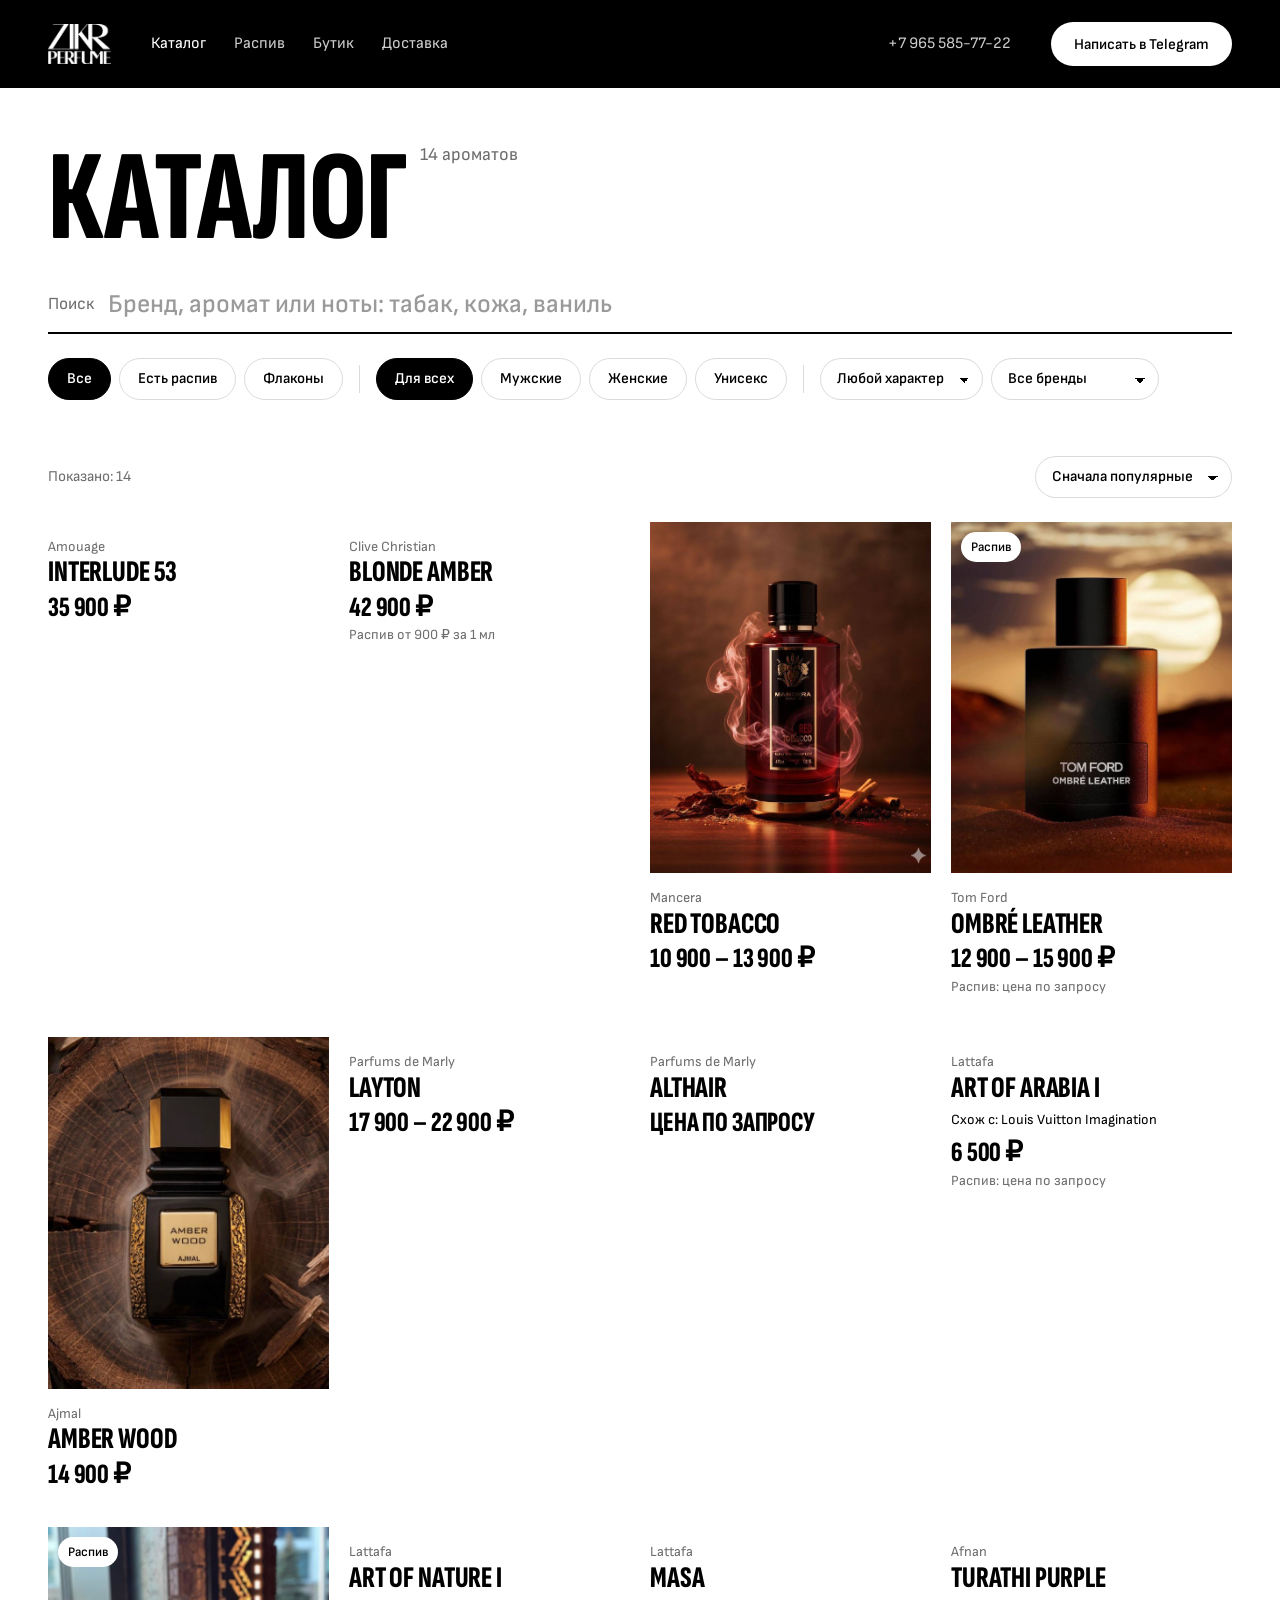
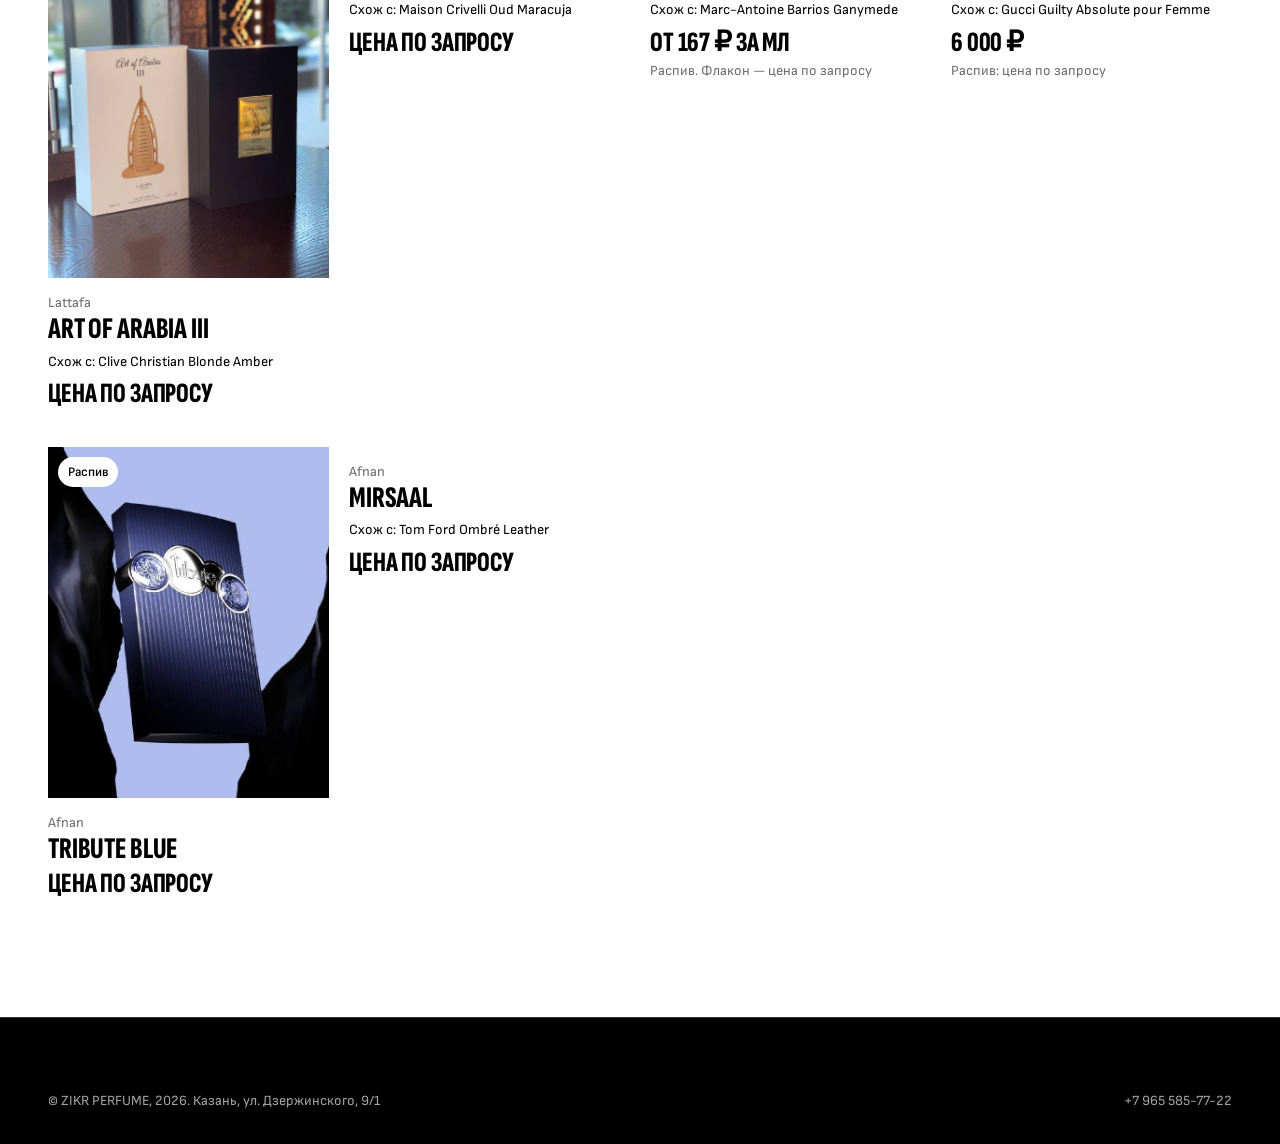
==== catalog.html @ 26074071 "Макет сайта ZIKR PERFUME: главная и каталог Co-Authored-By: Claude Opus 5.5 <noreply@anthropic.com>" ====
<!doctype html>
<html lang="ru">
<head>
<meta charset="utf-8">
<meta name="viewport" content="width=device-width, initial-scale=1">
<meta name="robots" content="noindex, nofollow">
<title>Каталог — ZIKR PERFUME</title>
<link rel="preconnect" href="https://fonts.googleapis.com">
<link rel="preconnect" href="https://fonts.gstatic.com" crossorigin>
<link href="https://fonts.googleapis.com/css2?family=Sofia+Sans+Extra+Condensed:wght@700;800&family=Sofia+Sans:wght@400;500;600&display=swap" rel="stylesheet">
<link rel="stylesheet" href="styles.css">
</head>
<body>

<header class="header header--solid">
  <div class="wrap">
    <a class="logo" href="index.html"><img src="img/logo-white.png" alt="ZIKR PERFUME"></a>
    <nav class="nav" aria-label="Разделы">
      <a href="catalog.html" aria-current="page">Каталог</a>
      <a href="catalog.html?f=decant">Распив</a>
      <a href="index.html#boutique">Бутик</a>
      <a href="index.html#delivery">Доставка</a>
    </nav>
    <a class="header-phone" href="tel:+79655857722">+7 965 585-77-22</a>
    <a class="btn btn-white" href="https://t.me/yuzeevv" target="_blank" rel="noopener">Написать в Telegram</a>
  </div>
</header>

<main>
  <section class="cat-head">
    <div class="wrap">
      <h1 class="display">Каталог<span class="cat-count"><span id="total"></span> ароматов</span></h1>

      <label class="search">
        <span class="mute" aria-hidden="true">Поиск</span>
        <input id="q" type="search" placeholder="Бренд, аромат или ноты: табак, кожа, ваниль" autocomplete="off">
      </label>

      <div class="filters">
        <button class="chip" type="button" data-format="all">Все</button>
        <button class="chip" type="button" data-format="decant">Есть распив</button>
        <button class="chip" type="button" data-format="full">Флаконы</button>
        <span class="sep" aria-hidden="true"></span>
        <button class="chip" type="button" data-gender="all">Для всех</button>
        <button class="chip" type="button" data-gender="Мужской">Мужские</button>
        <button class="chip" type="button" data-gender="Женский">Женские</button>
        <button class="chip" type="button" data-gender="Унисекс">Унисекс</button>
        <span class="sep" aria-hidden="true"></span>
        <select class="select" id="f-family" aria-label="Характер"><option value="all">Любой характер</option></select>
        <select class="select" id="f-brand" aria-label="Бренд"><option value="all">Все бренды</option></select>
      </div>
    </div>
  </section>

  <section class="cat-body">
    <div class="wrap">
      <div class="cat-meta">
        <span>Показано: <span id="shown"></span></span>
        <select class="select" id="f-sort" aria-label="Сортировка">
          <option value="default">Сначала популярные</option>
          <option value="asc">Сначала дешевле</option>
          <option value="desc">Сначала дороже</option>
        </select>
      </div>
      <div class="grid" id="catalog"></div>
      <div class="empty" id="empty" hidden>
        <p class="display">Такого пока нет в каталоге</p>
        <p class="mute" style="margin-top:12px">Напишите, какой аромат ищете. Многое привозим под заказ.</p>
        <a class="btn btn-black" id="empty-tg" target="_blank" rel="noopener">Написать в Telegram</a>
      </div>
    </div>
  </section>
</main>

<footer class="footer dark">
  <div class="wrap">
    <div class="footer-bottom" style="margin-top:0">
      <span>© ZIKR PERFUME, 2026. Казань, ул. Дзержинского, 9/1</span>
      <a href="tel:+79655857722">+7 965 585-77-22</a>
    </div>
  </div>
</footer>

<div class="mbar">
  <a class="btn btn-white" href="https://t.me/yuzeevv" target="_blank" rel="noopener">Telegram</a>
  <a class="btn btn-outline" style="color:#fff" href="https://wa.me/79655857722" target="_blank" rel="noopener">WhatsApp</a>
</div>

<dialog class="modal" id="modal" aria-label="Карточка аромата">
  <button class="modal-close" type="button" aria-label="Закрыть">×</button>
  <div class="modal-inner"></div>
</dialog>

<script src="data.js"></script>
<script src="app.js"></script>
</body>
</html>
---- styles.css ----
/* ZIKR PERFUME — макет. Чёрное и белое, как вывеска бутика. Цвет дают только фото ароматов. */
:root {
  --black: #000;
  --white: #fff;
  --paper: #F1F1EF;
  --stone: #E4E3DF;
  --mute: #6E6E6E;
  --mute-on-dark: #A3A3A3;
  --line: rgba(0, 0, 0, .14);
  --line-on-dark: rgba(255, 255, 255, .2);
  --display: "Sofia Sans Extra Condensed", "Arial Narrow", sans-serif;
  --text: "Sofia Sans", system-ui, sans-serif;
  --gutter: clamp(16px, 4vw, 48px);
}

* { box-sizing: border-box; margin: 0; padding: 0; }
html { -webkit-text-size-adjust: 100%; }
body {
  font: 400 17px/1.55 var(--text);
  color: var(--black);
  background: var(--white);
  -webkit-font-smoothing: antialiased;
}
img { display: block; max-width: 100%; }
a { color: inherit; }
button { font: inherit; color: inherit; }
:focus-visible { outline: 2px solid currentColor; outline-offset: 3px; }
body.is-locked { overflow: hidden; }

.wrap { max-width: 1360px; margin: 0 auto; padding: 0 var(--gutter); }
.dark { background: var(--black); color: var(--white); }
.paper { background: var(--paper); }
.section { padding: clamp(72px, 10vw, 136px) 0; }

/* ---------- типографика ---------- */
.display {
  font-family: var(--display);
  font-weight: 800;
  text-transform: uppercase;
  line-height: .88;
  letter-spacing: -.005em;
}
.h2 { font-size: clamp(48px, 7vw, 104px); }
.lead { font-size: clamp(17px, 1.5vw, 20px); line-height: 1.5; max-width: 34em; }
.dark .lead { color: #C9C9C9; }
.mute { color: var(--mute); }
.dark .mute { color: var(--mute-on-dark); }
.struck { text-decoration: line-through; text-decoration-thickness: 1.5px; }

/* ---------- кнопки ---------- */
.btn {
  display: inline-flex; align-items: center; justify-content: center; gap: 10px;
  height: 52px; padding: 0 28px; border-radius: 999px;
  font: 600 16px/1 var(--text); text-decoration: none; cursor: pointer;
  border: 1.5px solid transparent; transition: background .15s, color .15s, border-color .15s;
  white-space: nowrap;
}
.btn-white { background: var(--white); color: var(--black); }
.btn-white:hover { background: #DADADA; }
.btn-black { background: var(--black); color: var(--white); }
.btn-black:hover { background: #2A2A2A; }
.btn-outline { border-color: currentColor; background: transparent; }
.btn-outline:hover { background: rgba(127, 127, 127, .14); }
.btn-row { display: flex; flex-wrap: wrap; gap: 12px; }

/* ---------- шапка ---------- */
.header { position: absolute; inset: 0 0 auto; z-index: 20; color: var(--white); }
.header--solid { position: relative; background: var(--black); }
.header .wrap { display: flex; align-items: center; gap: 40px; height: 88px; }
.header .logo img { height: 40px; width: auto; }
.nav { display: flex; gap: 28px; font-size: 16px; margin-right: auto; }
.nav a { text-decoration: none; opacity: .8; }
.nav a:hover, .nav a[aria-current] { opacity: 1; }
.header-phone { font-size: 16px; text-decoration: none; opacity: .8; }
.header .btn { height: 44px; padding: 0 22px; font-size: 15px; }

/* ---------- первый экран ---------- */
.hero { min-height: 100svh; padding: 120px 0 56px; display: flex; }
.hero .wrap { display: grid; grid-template-columns: 1.1fr .9fr; gap: clamp(24px, 4vw, 64px); align-items: end; width: 100%; }
.hero h1 { font-size: clamp(64px, 8.4vw, 148px); }
.hero .lead { margin-top: 28px; }
.hero .btn-row { margin-top: 36px; }
.hero-photo { position: relative; align-self: stretch; min-height: 520px; }
.hero-photo img { position: absolute; inset: 0; width: 100%; height: 100%; object-fit: cover; }
.hero-caption { position: absolute; right: 14px; top: 14px; font-size: 14px; color: var(--white); background: rgba(0,0,0,.55); padding: 6px 12px; border-radius: 999px; text-decoration: none; }
.hero-caption:hover { background: rgba(0,0,0,.8); }

.sticker {
  position: absolute; left: -48px; bottom: 32px; width: 300px;
  background: var(--white); color: var(--black); padding: 20px 22px 22px;
}
.sticker-label { font-size: 14px; color: var(--mute); }
.sticker-name { font-size: 34px; margin-top: 6px; }
.sticker-conc { font-size: 14px; color: var(--mute); margin-top: 4px; }
.sticker-price { font-size: 56px; margin-top: 14px; }
.sticker a { display: inline-block; margin-top: 14px; font-weight: 600; }

/* ---------- бегущая строка ---------- */
.ticker { overflow: hidden; border-bottom: 1px solid var(--line); background: var(--white); }
.ticker-track { display: flex; width: max-content; animation: ticker 40s linear infinite; }
.ticker-track span {
  font: 800 clamp(28px, 3vw, 40px)/1 var(--display); text-transform: uppercase;
  padding: 22px 0; white-space: nowrap;
}
.ticker-track span::after { content: "•"; margin: 0 .6em; }
@keyframes ticker { to { transform: translateX(-50%); } }

.sticker-price, .card-price .display, .m-price .display, .decant-price .display { white-space: nowrap; }

/* ---------- распив ---------- */
.split { display: grid; grid-template-columns: 1fr 1fr; gap: clamp(32px, 6vw, 96px); align-items: center; }
.split-photo { aspect-ratio: 4 / 5; overflow: hidden; background: var(--stone); }
.split-photo img { width: 100%; height: 100%; object-fit: cover; }
.split .lead { margin-top: 24px; }

.decant { margin-top: 40px; border-top: 1px solid var(--line-on-dark); padding-top: 28px; }
.decant-title { font-size: 15px; color: var(--mute-on-dark); }
.decant-name { font-size: 32px; margin-top: 4px; }
.chips { display: flex; flex-wrap: wrap; gap: 8px; margin-top: 18px; }
.chip {
  height: 42px; padding: 0 18px; border-radius: 999px; cursor: pointer;
  border: 1.5px solid var(--line); background: transparent; font-size: 15px; font-weight: 600;
}
.dark .chip { border-color: var(--line-on-dark); }
.chip:hover { border-color: currentColor; }
.chip[aria-pressed="true"] { background: var(--black); color: var(--white); border-color: var(--black); }
.dark .chip[aria-pressed="true"] { background: var(--white); color: var(--black); border-color: var(--white); }
.chip small { font-weight: 400; opacity: .65; margin-left: 4px; }
.decant-price { display: flex; align-items: baseline; gap: 16px; margin-top: 22px; flex-wrap: wrap; }
.decant-price .display { font-size: clamp(56px, 6vw, 88px); }
.decant-note { margin-top: 28px; }

/* ---------- карточки ---------- */
.row-head { display: flex; justify-content: space-between; align-items: end; gap: 24px; flex-wrap: wrap; margin-bottom: 40px; }
.row-head a { font-weight: 600; }
.grid { display: grid; grid-template-columns: repeat(4, 1fr); gap: 40px 20px; }

.card {
  display: flex; flex-direction: column; text-align: left;
  background: none; border: 0; padding: 0; cursor: pointer;
}
.card-img { position: relative; aspect-ratio: 4 / 5; overflow: hidden; background: var(--stone); }
.card-img img { width: 100%; height: 100%; object-fit: cover; transition: transform .5s cubic-bezier(.2, .7, .2, 1); }
.card:hover .card-img img { transform: scale(1.035); }
.card-badges { position: absolute; left: 10px; top: 10px; display: flex; gap: 6px; }
.badge { background: var(--white); color: var(--black); font-size: 13px; font-weight: 600; padding: 5px 10px; border-radius: 999px; }
.badge--dark { background: var(--black); color: var(--white); }
.card-brand { margin-top: 14px; font-size: 14px; color: var(--mute); }
.card-name { font-size: 30px; margin-top: 2px; }
.card-similar { font-size: 14px; margin-top: 8px; }
.card-price { display: flex; align-items: baseline; gap: 10px; flex-wrap: wrap; margin-top: 10px; }
.card-price .display { font-size: 28px; }
.card-decant { font-size: 14px; margin-top: 4px; color: var(--mute); }

/* заглушка вместо фото: заказчик переснимет все ароматы */
.ph {
  position: absolute; inset: 0; display: grid; place-content: center; text-align: center; gap: 10px;
  background: var(--stone); color: #9A9893;
}
.ph b { font: 800 clamp(30px, 3vw, 44px)/.9 var(--display); text-transform: uppercase; padding: 0 16px; }
.ph span { font-size: 13px; }

/* ---------- гарантии ---------- */
.trust { display: grid; grid-template-columns: repeat(3, 1fr); gap: clamp(24px, 4vw, 56px); margin-top: 56px; }
.trust > div { border-top: 2px solid var(--black); padding-top: 22px; }
.trust h3 { font-size: clamp(30px, 2.8vw, 40px); }
.trust p { margin-top: 14px; color: #3A3A3A; }

/* ---------- лайфхак ---------- */
.hack p.display { font-size: clamp(48px, 7vw, 112px); max-width: 19ch; }
.hack .btn-row { margin-top: 40px; }

/* ---------- бутик ---------- */
.place h2 { font-size: clamp(56px, 8vw, 128px); }
.place-facts { display: grid; grid-template-columns: auto 1fr; gap: 10px 28px; margin-top: 32px; font-size: 17px; }
.place-facts dt { color: var(--mute); }
.place .btn-row { margin-top: 36px; }
.map { margin-top: clamp(48px, 6vw, 80px); height: 380px; background: var(--stone); filter: grayscale(1); }
.map iframe { width: 100%; height: 100%; border: 0; display: block; }

/* ---------- доставка и отзывы ---------- */
.cols-2 { display: grid; grid-template-columns: 1fr 1fr; gap: clamp(24px, 4vw, 56px); margin-top: 48px; }
.cols-2 > div { border-top: 2px solid var(--black); padding-top: 22px; }
.cols-2 h3 { font-size: 36px; }
.cols-2 ul { list-style: none; margin-top: 14px; }
.cols-2 li { padding: 10px 0; border-bottom: 1px solid var(--line); display: flex; justify-content: space-between; gap: 16px; }

.reviews { display: grid; grid-template-columns: repeat(3, 1fr); gap: 20px; margin-top: 48px; }
.review-ph {
  aspect-ratio: 9 / 14; border: 1.5px dashed #B9B8B3; display: grid; place-content: center;
  text-align: center; color: var(--mute); font-size: 15px; padding: 24px;
}

/* ---------- скидка ---------- */
.promo .wrap { display: flex; justify-content: space-between; align-items: end; gap: 32px; flex-wrap: wrap; }
.promo .display { font-size: clamp(64px, 10vw, 168px); }
.promo p { max-width: 26em; margin-bottom: 18px; color: #C9C9C9; }

/* ---------- подвал ---------- */
.footer { padding: 72px 0 32px; border-top: 1px solid var(--line-on-dark); }
.footer-grid { display: grid; grid-template-columns: 1.4fr 1fr 1fr 1fr; gap: 32px; }
.footer img { height: 48px; width: auto; }
.footer h4 { font-size: 14px; font-weight: 400; color: var(--mute-on-dark); margin-bottom: 12px; }
.footer ul { list-style: none; display: grid; gap: 8px; }
.footer a { text-decoration: none; }
.footer a:hover { text-decoration: underline; }
.footer-bottom { display: flex; justify-content: space-between; gap: 16px; flex-wrap: wrap; margin-top: 64px; font-size: 14px; color: var(--mute-on-dark); }

/* ---------- каталог ---------- */
.cat-head { padding: 56px 0 32px; }
.cat-head h1 { font-size: clamp(72px, 10vw, 160px); }
.cat-count { font: 400 18px var(--text); color: var(--mute); margin-left: 12px; text-transform: none; vertical-align: top; letter-spacing: 0; }
.search {
  display: flex; align-items: center; gap: 14px; margin-top: 32px;
  border-bottom: 2px solid var(--black); padding-bottom: 12px;
}
.search input {
  flex: 1; border: 0; outline: 0; background: transparent;
  font: 500 clamp(20px, 2vw, 26px) var(--text); color: var(--black);
}
.search input::placeholder { color: #9A9A9A; }
.filters { display: flex; flex-wrap: wrap; gap: 8px 8px; align-items: center; margin-top: 24px; }
.filters .sep { width: 1px; height: 28px; background: var(--line); margin: 0 8px; }
.select {
  height: 42px; padding: 0 38px 0 16px; border-radius: 999px; border: 1.5px solid var(--line);
  font: 600 15px var(--text); background: transparent; cursor: pointer; appearance: none;
  background-image: linear-gradient(45deg, transparent 50%, currentColor 50%), linear-gradient(135deg, currentColor 50%, transparent 50%);
  background-position: right 18px top 19px, right 13px top 19px; background-size: 5px 5px; background-repeat: no-repeat;
}
.cat-body { padding: 24px 0 120px; }
.cat-meta { display: flex; justify-content: space-between; align-items: center; margin-bottom: 24px; color: var(--mute); font-size: 15px; }
.empty { padding: 80px 0; max-width: 32em; }
.empty p.display { font-size: 48px; }
.empty .btn { margin-top: 24px; }

/* ---------- карточка аромата (модалка) ---------- */
.modal {
  margin: auto; border: 0; padding: 0; width: min(1120px, calc(100% - 32px)); max-height: calc(100svh - 48px);
  background: var(--white); color: var(--black);
}
.modal::backdrop { background: rgba(0, 0, 0, .72); }
.modal-inner { display: grid; grid-template-columns: 1fr 1fr; }
.modal-img { position: relative; background: var(--stone); min-height: 560px; }
.modal-img img { position: absolute; inset: 0; width: 100%; height: 100%; object-fit: cover; }
.modal-body { padding: 40px 44px 44px; overflow-y: auto; max-height: calc(100svh - 48px); }
.modal-close {
  position: absolute; right: 14px; top: 14px; z-index: 2; width: 44px; height: 44px; border-radius: 50%;
  border: 0; background: var(--white); cursor: pointer; font-size: 22px; line-height: 1;
}
.m-brand { color: var(--mute); }
.m-name { font-size: clamp(48px, 5vw, 72px); margin-top: 4px; }
.m-similar { margin-top: 12px; }
.m-line { margin-top: 16px; font-size: 18px; }
.m-price { display: flex; align-items: baseline; gap: 14px; flex-wrap: wrap; margin-top: 22px; }
.m-price .display { font-size: clamp(56px, 5vw, 76px); }
.m-avail { margin-top: 10px; font-size: 15px; display: flex; align-items: center; gap: 8px; }
.m-avail::before { content: ""; width: 8px; height: 8px; border-radius: 50%; background: var(--black); }
.m-actions { display: flex; flex-wrap: wrap; gap: 10px; margin-top: 24px; }
.tiles { display: grid; grid-template-columns: 1fr 1fr; column-gap: 24px; margin-top: 32px; border-top: 1px solid var(--line); }
.tile { padding: 12px 0; border-bottom: 1px solid var(--line); }
.tile dt { font-size: 13px; color: var(--mute); }
.tile dd { font-weight: 600; margin-top: 2px; }
.pyramid { margin-top: 28px; }
.pyramid div { display: grid; grid-template-columns: 92px 1fr; gap: 16px; padding: 12px 0; border-top: 1px solid var(--line); }
.pyramid dt { color: var(--mute); }

/* мобильная кнопка заказа */
.mbar { display: none; }

/* ---------- адаптив ---------- */
@media (max-width: 1100px) {
  .grid { grid-template-columns: repeat(3, 1fr); }
  .footer-grid { grid-template-columns: 1fr 1fr; }
}
@media (max-width: 860px) {
  .nav, .header-phone, .header .btn { display: none; }
  .header .wrap { height: 72px; justify-content: space-between; }
  .header .logo img { height: 34px; }
  .hero { padding-top: 96px; min-height: auto; }
  .hero .wrap { grid-template-columns: 1fr; }
  .hero-photo { min-height: 0; aspect-ratio: 4 / 5; margin-top: 12px; }
  .sticker { left: 12px; right: 12px; width: auto; bottom: 12px; }
  .split, .cols-2, .modal-inner { grid-template-columns: 1fr; }
  .trust { grid-template-columns: 1fr; }
  .grid { grid-template-columns: repeat(2, 1fr); gap: 32px 12px; }
  .card-name { font-size: 24px; }
  .reviews { grid-template-columns: repeat(3, 72%); overflow-x: auto; scroll-snap-type: x mandatory; }
  .reviews > * { scroll-snap-align: start; }
  .modal { width: 100%; max-height: 100svh; height: 100svh; }
  .modal-img { min-height: 0; aspect-ratio: 1 / 1; }
  .modal-body { max-height: none; padding: 28px 16px 40px; }
  .modal-inner { max-height: 100svh; overflow-y: auto; }
  .mbar {
    display: flex; gap: 8px; position: fixed; left: 0; right: 0; bottom: 0; z-index: 30;
    padding: 10px 16px calc(10px + env(safe-area-inset-bottom)); background: var(--black);
  }
  .mbar .btn { flex: 1; height: 48px; }
  body { padding-bottom: 68px; }
}
@media (max-width: 480px) {
  .btn-row .btn { flex: 1 1 100%; }
  .footer-grid { grid-template-columns: 1fr; }
}

@media (prefers-reduced-motion: reduce) {
  .ticker-track { animation: none; }
  .card-img img { transition: none; }
}

/* ---------- интро ---------- */
.intro { position: fixed; inset: 0; z-index: 100; display: grid; place-items: center; background: var(--black); color: var(--white); }
.mark { font-family: "Antonio", var(--display); text-align: center; line-height: 1; }
.mark .word { display: block; overflow: hidden; font-weight: 700; font-size: clamp(88px, 17vw, 190px); line-height: .9; letter-spacing: .03em; padding-top: .04em; }
.mark .word i { display: inline-block; font-style: normal; transform: translateY(105%); }
.mark .rule { display: block; height: 1px; background: currentColor; opacity: .5; margin: .22em auto 0; font-size: clamp(88px, 17vw, 190px); width: 1.75em; transform: scaleX(0); }
.mark .sub { display: block; overflow: hidden; margin-top: .9em; font-weight: 500; font-size: clamp(16px, 2.9vw, 32px); }
.mark .sub span { display: inline-block; letter-spacing: .5em; padding-left: .5em; transform: translateY(110%); }
.intro.play .word i { animation: rise .6s cubic-bezier(.2, .8, .2, 1) forwards; }
.intro.play .word i:nth-child(2) { animation-delay: .06s; }
.intro.play .word i:nth-child(3) { animation-delay: .12s; }
.intro.play .word i:nth-child(4) { animation-delay: .18s; }
.intro.play .rule { animation: extend .55s cubic-bezier(.6, 0, .2, 1) .35s forwards; }
.intro.play .sub span { animation: riseSpread .6s cubic-bezier(.2, .8, .2, 1) .5s forwards; }
.intro.out { animation: lift .75s cubic-bezier(.75, 0, .2, 1) forwards; }
.intro.out .mark { animation: drift .75s cubic-bezier(.75, 0, .2, 1) forwards; }
@keyframes rise { to { transform: none; } }
@keyframes extend { to { transform: scaleX(1); } }
@keyframes riseSpread { to { transform: none; letter-spacing: .32em; padding-left: .32em; } }
@keyframes lift { to { transform: translateY(-100%); } }
@keyframes drift { to { transform: translateY(40vh); opacity: 0; } }
@media (prefers-reduced-motion: reduce) {
  .mark .word i, .mark .sub span, .mark .rule { transform: none; }
  .intro.play .word i, .intro.play .rule, .intro.play .sub span { animation: none; }
  .intro.out { animation: fadeAway .4s ease forwards; }
  .intro.out .mark { animation: none; }
}
@keyframes fadeAway { to { opacity: 0; } }
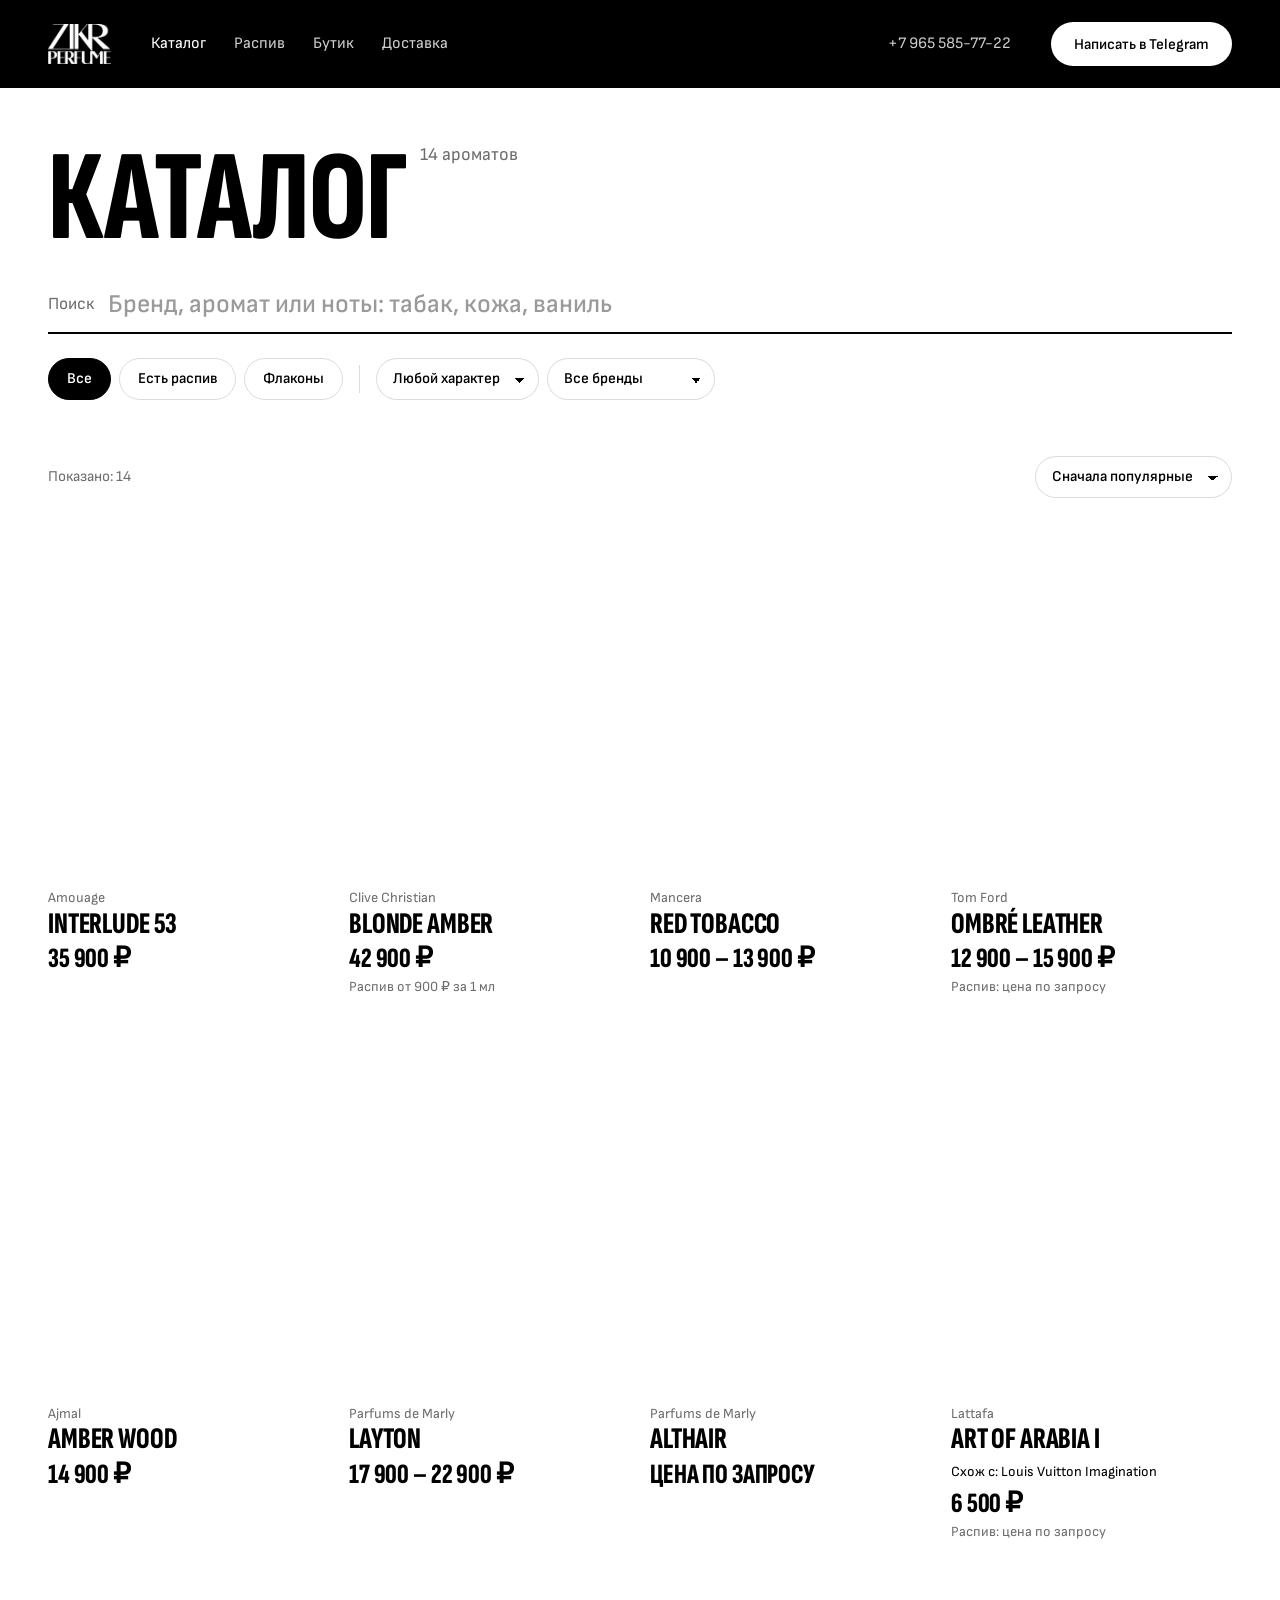
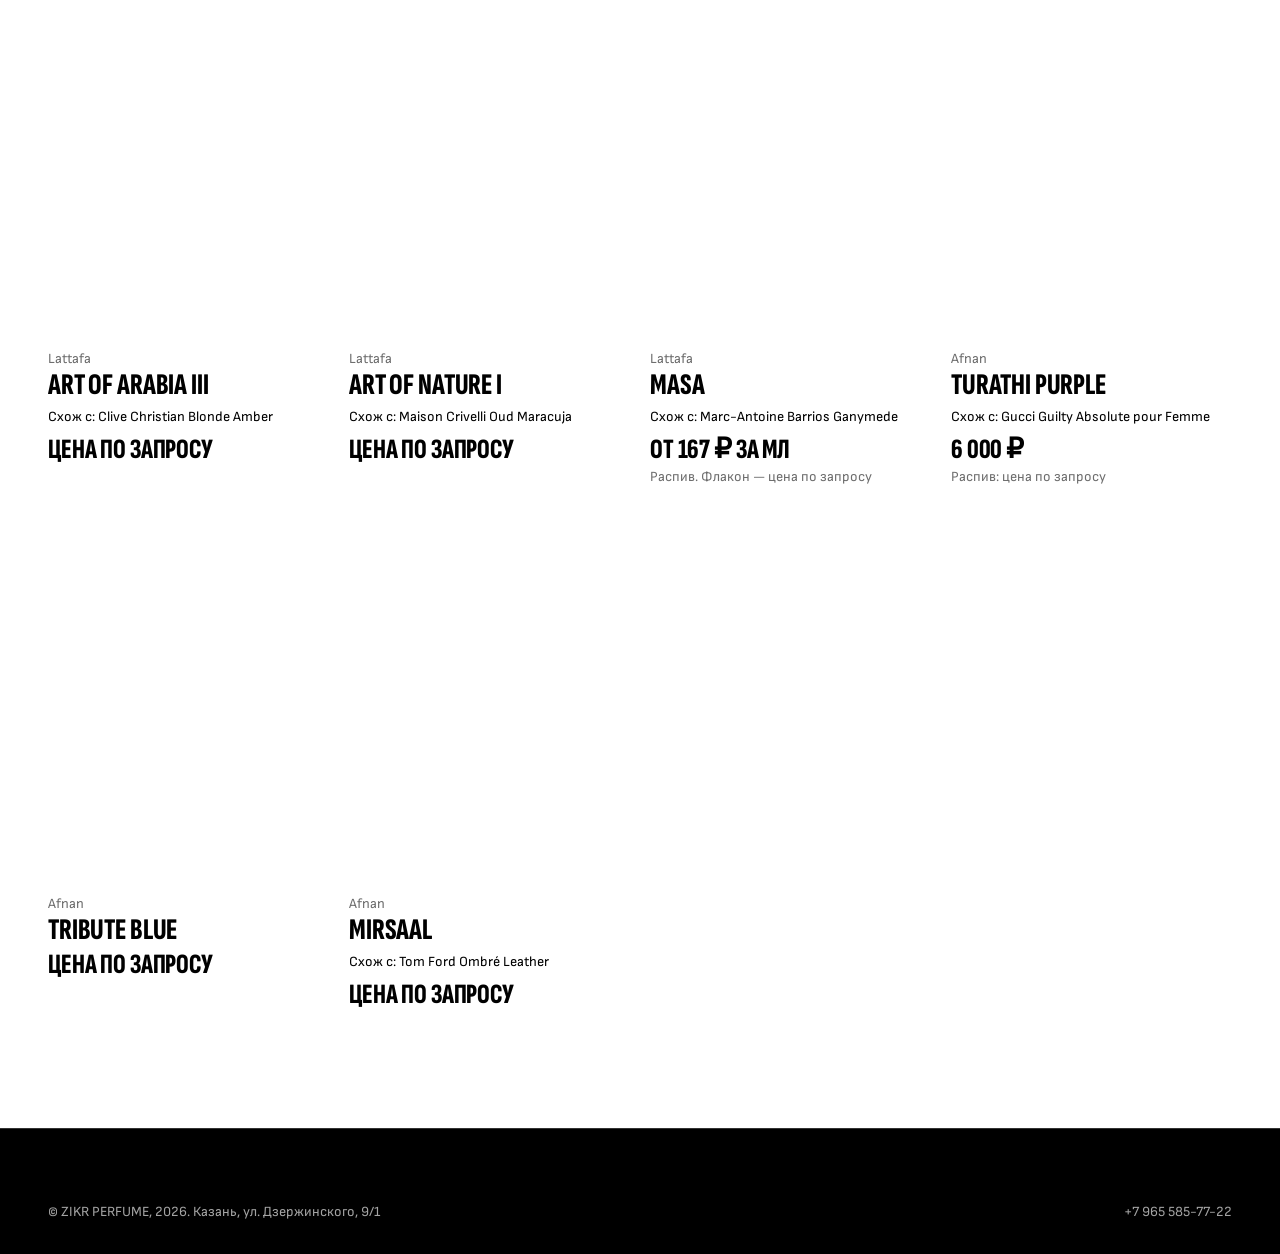
==== commit baa46acf: "Убраны отзывы, лайфхак, фото у бутика и фильтр по полу; Telegram без никнейма Co-Authored-By: Claude" ====
--- a/catalog.html
+++ b/catalog.html
@@ -40,11 +40,6 @@
         <button class="chip" type="button" data-format="all">Все</button>
         <button class="chip" type="button" data-format="decant">Есть распив</button>
         <button class="chip" type="button" data-format="full">Флаконы</button>
-        <span class="sep" aria-hidden="true"></span>
-        <button class="chip" type="button" data-gender="all">Для всех</button>
-        <button class="chip" type="button" data-gender="Мужской">Мужские</button>
-        <button class="chip" type="button" data-gender="Женский">Женские</button>
-        <button class="chip" type="button" data-gender="Унисекс">Унисекс</button>
         <span class="sep" aria-hidden="true"></span>
         <select class="select" id="f-family" aria-label="Характер"><option value="all">Любой характер</option></select>
         <select class="select" id="f-brand" aria-label="Бренд"><option value="all">Все бренды</option></select>
--- a/styles.css
+++ b/styles.css
@@ -109,8 +109,8 @@
 
 /* ---------- распив ---------- */
 .split { display: grid; grid-template-columns: 1fr 1fr; gap: clamp(32px, 6vw, 96px); align-items: center; }
-.split-photo { aspect-ratio: 4 / 5; overflow: hidden; background: var(--stone); }
-.split-photo img { width: 100%; height: 100%; object-fit: cover; }
+.split-photo { position: relative; height: 0; padding-top: 125%; overflow: hidden; background: var(--stone); }
+.split-photo img { position: absolute; inset: 0; width: 100%; height: 100%; object-fit: cover; }
 .split .lead { margin-top: 24px; }
 
 .decant { margin-top: 40px; border-top: 1px solid var(--line-on-dark); padding-top: 28px; }
@@ -139,8 +139,8 @@
   display: flex; flex-direction: column; text-align: left;
   background: none; border: 0; padding: 0; cursor: pointer;
 }
-.card-img { position: relative; aspect-ratio: 4 / 5; overflow: hidden; background: var(--stone); }
-.card-img img { width: 100%; height: 100%; object-fit: cover; transition: transform .5s cubic-bezier(.2, .7, .2, 1); }
+.card-img { position: relative; height: 0; padding-top: 125%; overflow: hidden; background: var(--stone); }
+.card-img img { position: absolute; inset: 0; width: 100%; height: 100%; object-fit: cover; transition: transform .5s cubic-bezier(.2, .7, .2, 1); }
 .card:hover .card-img img { transform: scale(1.035); }
 .card-badges { position: absolute; left: 10px; top: 10px; display: flex; gap: 6px; }
 .badge { background: var(--white); color: var(--black); font-size: 13px; font-weight: 600; padding: 5px 10px; border-radius: 999px; }
@@ -166,16 +166,14 @@
 .trust h3 { font-size: clamp(30px, 2.8vw, 40px); }
 .trust p { margin-top: 14px; color: #3A3A3A; }
 
-/* ---------- лайфхак ---------- */
-.hack p.display { font-size: clamp(48px, 7vw, 112px); max-width: 19ch; }
-.hack .btn-row { margin-top: 40px; }
 
 /* ---------- бутик ---------- */
 .place h2 { font-size: clamp(56px, 8vw, 128px); }
 .place-facts { display: grid; grid-template-columns: auto 1fr; gap: 10px 28px; margin-top: 32px; font-size: 17px; }
 .place-facts dt { color: var(--mute); }
 .place .btn-row { margin-top: 36px; }
-.map { margin-top: clamp(48px, 6vw, 80px); height: 380px; background: var(--stone); filter: grayscale(1); }
+.place .split { align-items: stretch; }
+.map { align-self: stretch; min-height: 440px; background: var(--stone); filter: grayscale(1); }
 .map iframe { width: 100%; height: 100%; border: 0; display: block; }
 
 /* ---------- доставка и отзывы ---------- */
@@ -185,11 +183,6 @@
 .cols-2 ul { list-style: none; margin-top: 14px; }
 .cols-2 li { padding: 10px 0; border-bottom: 1px solid var(--line); display: flex; justify-content: space-between; gap: 16px; }
 
-.reviews { display: grid; grid-template-columns: repeat(3, 1fr); gap: 20px; margin-top: 48px; }
-.review-ph {
-  aspect-ratio: 9 / 14; border: 1.5px dashed #B9B8B3; display: grid; place-content: center;
-  text-align: center; color: var(--mute); font-size: 15px; padding: 24px;
-}
 
 /* ---------- скидка ---------- */
 .promo .wrap { display: flex; justify-content: space-between; align-items: end; gap: 32px; flex-wrap: wrap; }
@@ -235,7 +228,7 @@
 
 /* ---------- карточка аромата (модалка) ---------- */
 .modal {
-  margin: auto; border: 0; padding: 0; width: min(1120px, calc(100% - 32px)); max-height: calc(100svh - 48px);
+  margin: auto; border: 0; padding: 0; width: min(1120px, calc(100% - 32px)); max-width: none; max-height: calc(100svh - 48px);
   background: var(--white); color: var(--black);
 }
 .modal::backdrop { background: rgba(0, 0, 0, .72); }
@@ -278,18 +271,19 @@
   .header .logo img { height: 34px; }
   .hero { padding-top: 96px; min-height: auto; }
   .hero .wrap { grid-template-columns: 1fr; }
-  .hero-photo { min-height: 0; aspect-ratio: 4 / 5; margin-top: 12px; }
+  /* Safari: без явной высоты блок с абсолютной картинкой схлопывается */
+  .hero-photo { align-self: auto; width: 100%; min-height: 0; height: min(120vw, 620px); margin-top: 12px; }
   .sticker { left: 12px; right: 12px; width: auto; bottom: 12px; }
   .split, .cols-2, .modal-inner { grid-template-columns: 1fr; }
+  .split-photo { width: 100%; }
+  .map { min-height: 320px; }
   .trust { grid-template-columns: 1fr; }
   .grid { grid-template-columns: repeat(2, 1fr); gap: 32px 12px; }
   .card-name { font-size: 24px; }
-  .reviews { grid-template-columns: repeat(3, 72%); overflow-x: auto; scroll-snap-type: x mandatory; }
-  .reviews > * { scroll-snap-align: start; }
-  .modal { width: 100%; max-height: 100svh; height: 100svh; }
-  .modal-img { min-height: 0; aspect-ratio: 1 / 1; }
+  .modal { width: 100%; max-width: 100%; height: 100%; max-height: 100%; margin: 0; inset: 0; }
+  .modal-img { width: 100%; min-height: 0; height: min(100vw, 520px); }
   .modal-body { max-height: none; padding: 28px 16px 40px; }
-  .modal-inner { max-height: 100svh; overflow-y: auto; }
+  .modal-inner { height: 100%; overflow-y: auto; }
   .mbar {
     display: flex; gap: 8px; position: fixed; left: 0; right: 0; bottom: 0; z-index: 30;
     padding: 10px 16px calc(10px + env(safe-area-inset-bottom)); background: var(--black);
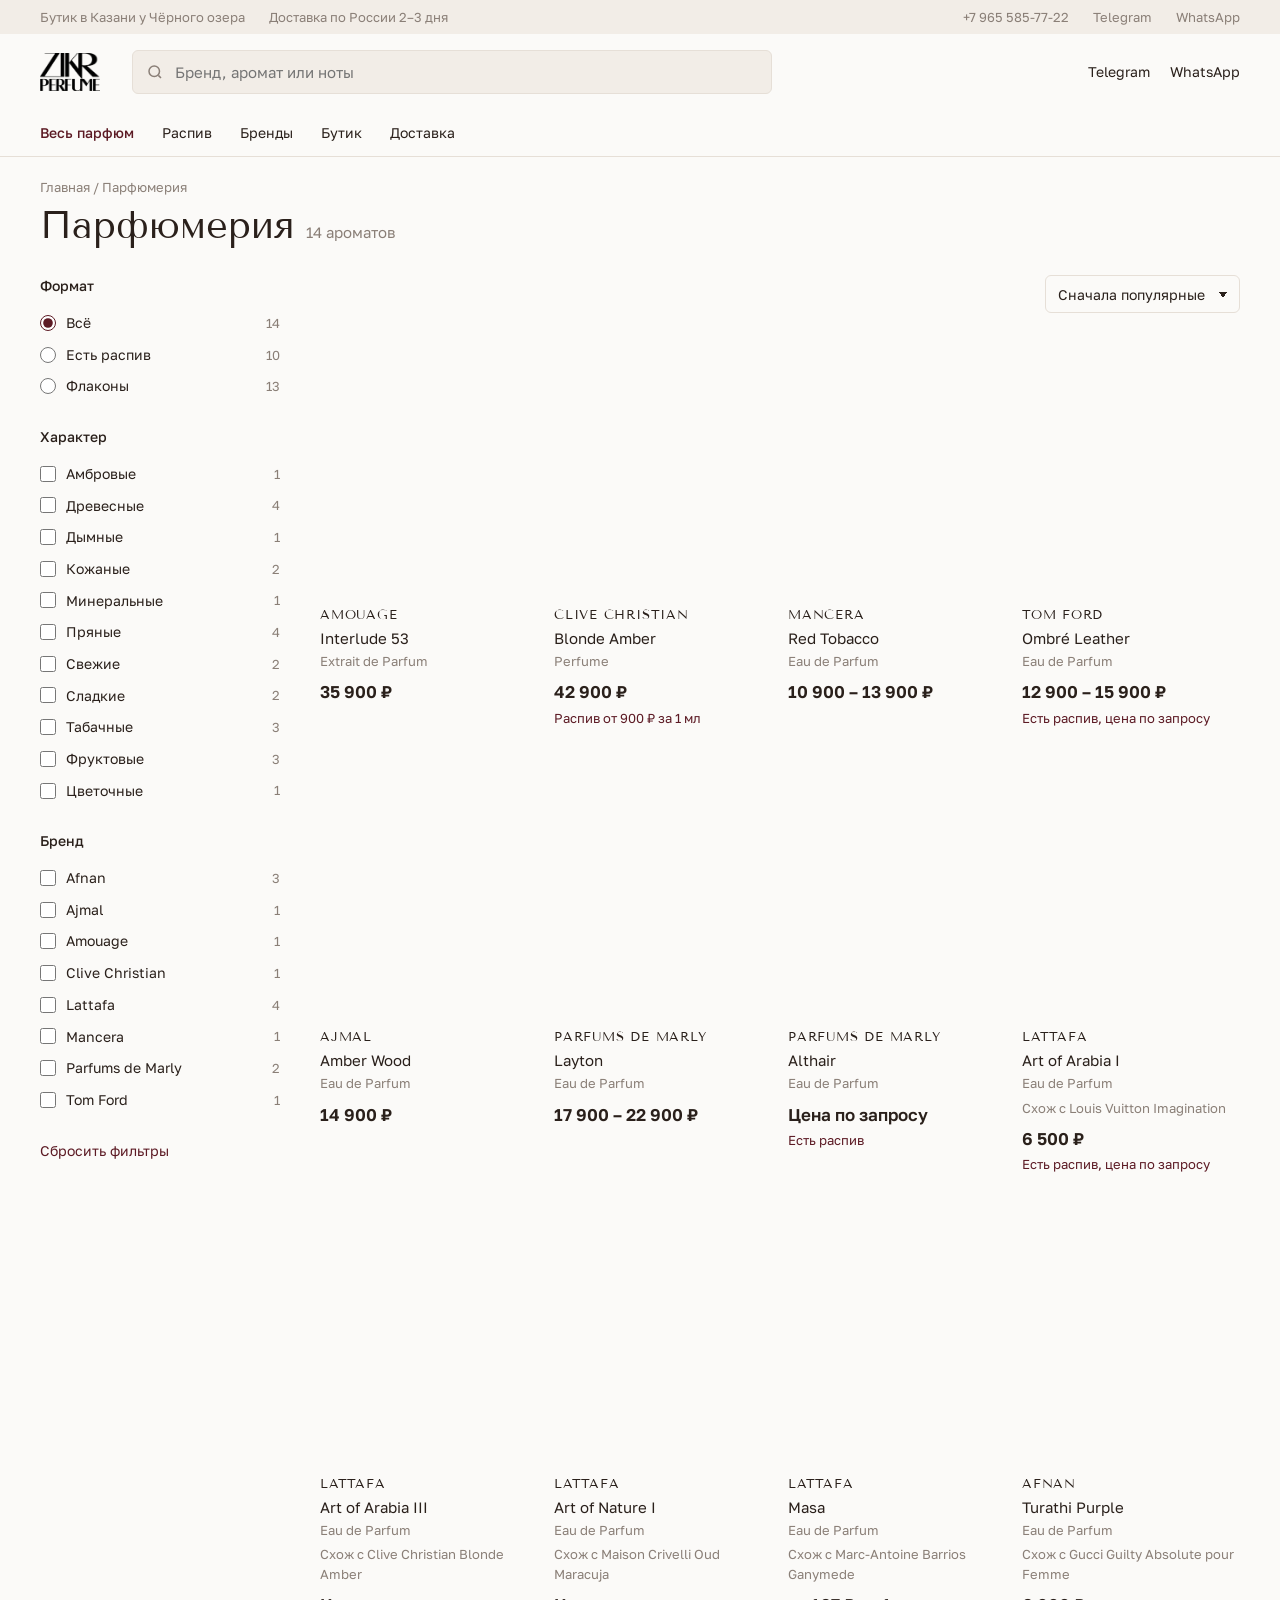
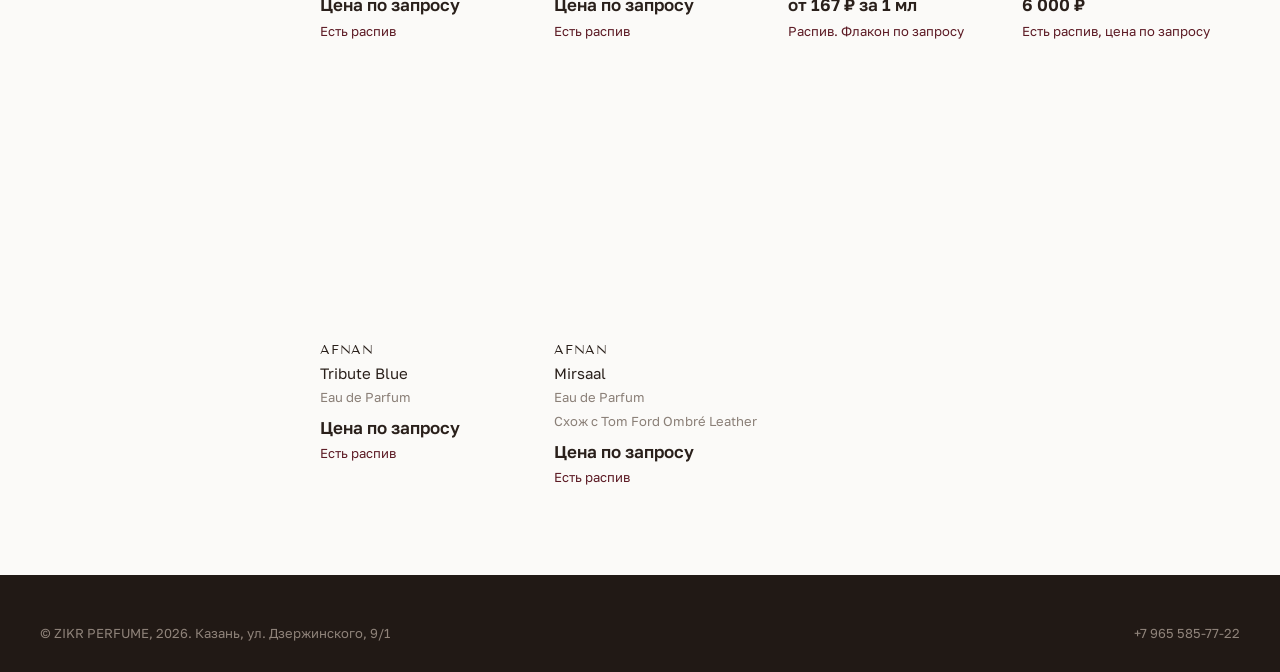
==== commit 57c7c17a: "Новый дизайн макета: магазин в тёплой гамме, фильтры сбоку, поиск в шапке Co-Authored-By: Claude Opu" ====
--- a/catalog.html
+++ b/catalog.html
@@ -4,72 +4,79 @@
 <meta charset="utf-8">
 <meta name="viewport" content="width=device-width, initial-scale=1">
 <meta name="robots" content="noindex, nofollow">
-<title>Каталог — ZIKR PERFUME</title>
+<title>Парфюмерия — ZIKR PERFUME</title>
 <link rel="preconnect" href="https://fonts.googleapis.com">
 <link rel="preconnect" href="https://fonts.gstatic.com" crossorigin>
-<link href="https://fonts.googleapis.com/css2?family=Sofia+Sans+Extra+Condensed:wght@700;800&family=Sofia+Sans:wght@400;500;600&display=swap" rel="stylesheet">
+<link href="https://fonts.googleapis.com/css2?family=Golos+Text:wght@400;500;600&family=Tenor+Sans&display=swap" rel="stylesheet">
 <link rel="stylesheet" href="styles.css">
 </head>
 <body>
 
-<header class="header header--solid">
+<div class="topbar">
   <div class="wrap">
-    <a class="logo" href="index.html"><img src="img/logo-white.png" alt="ZIKR PERFUME"></a>
+    <div><span>Бутик в Казани у Чёрного озера</span><span>Доставка по России 2–3 дня</span></div>
+    <div><a href="tel:+79655857722">+7 965 585-77-22</a><a href="https://t.me/yuzeevv" target="_blank" rel="noopener">Telegram</a><a href="https://wa.me/79655857722" target="_blank" rel="noopener">WhatsApp</a></div>
+  </div>
+</div>
+
+<header class="header">
+  <div class="wrap header-main">
+    <a class="logo" href="index.html"><img src="img/logo-black.png" alt="ZIKR PERFUME"></a>
+    <form class="search-form" role="search">
+      <svg viewBox="0 0 24 24" fill="none" stroke="currentColor" stroke-width="2" aria-hidden="true"><circle cx="11" cy="11" r="7"/><path d="m20 20-3.5-3.5"/></svg>
+      <input id="q" name="q" type="search" placeholder="Бренд, аромат или ноты" aria-label="Поиск по каталогу" autocomplete="off">
+    </form>
+    <nav class="header-links" aria-label="Связь">
+      <a href="https://t.me/yuzeevv" target="_blank" rel="noopener">Telegram</a>
+      <a href="https://wa.me/79655857722" target="_blank" rel="noopener">WhatsApp</a>
+    </nav>
+  </div>
+  <div class="wrap">
     <nav class="nav" aria-label="Разделы">
-      <a href="catalog.html" aria-current="page">Каталог</a>
+      <a href="catalog.html" aria-current="page">Весь парфюм</a>
       <a href="catalog.html?f=decant">Распив</a>
+      <a href="index.html#brands-block">Бренды</a>
       <a href="index.html#boutique">Бутик</a>
       <a href="index.html#delivery">Доставка</a>
     </nav>
-    <a class="header-phone" href="tel:+79655857722">+7 965 585-77-22</a>
-    <a class="btn btn-white" href="https://t.me/yuzeevv" target="_blank" rel="noopener">Написать в Telegram</a>
   </div>
 </header>
 
-<main>
-  <section class="cat-head">
-    <div class="wrap">
-      <h1 class="display">Каталог<span class="cat-count"><span id="total"></span> ароматов</span></h1>
+<main class="wrap">
+  <div class="crumbs"><a href="index.html">Главная</a> / Парфюмерия</div>
+  <div class="cat-title"><h1>Парфюмерия</h1><span class="mute"><span id="shown"></span> ароматов</span></div>
 
-      <label class="search">
-        <span class="mute" aria-hidden="true">Поиск</span>
-        <input id="q" type="search" placeholder="Бренд, аромат или ноты: табак, кожа, ваниль" autocomplete="off">
-      </label>
+  <div class="cat-layout">
+    <aside class="filters" aria-label="Фильтры">
+      <div class="filter"><h3>Формат</h3><div id="f-format"></div></div>
+      <div class="filter"><h3>Характер</h3><div id="f-family"></div></div>
+      <div class="filter"><h3>Бренд</h3><div id="f-brand"></div></div>
+      <button class="reset" id="reset" type="button">Сбросить фильтры</button>
+    </aside>
 
-      <div class="filters">
-        <button class="chip" type="button" data-format="all">Все</button>
-        <button class="chip" type="button" data-format="decant">Есть распив</button>
-        <button class="chip" type="button" data-format="full">Флаконы</button>
-        <span class="sep" aria-hidden="true"></span>
-        <select class="select" id="f-family" aria-label="Характер"><option value="all">Любой характер</option></select>
-        <select class="select" id="f-brand" aria-label="Бренд"><option value="all">Все бренды</option></select>
-      </div>
-    </div>
-  </section>
-
-  <section class="cat-body">
-    <div class="wrap">
-      <div class="cat-meta">
-        <span>Показано: <span id="shown"></span></span>
+    <section>
+      <div class="cat-top">
+        <button class="btn btn-line filters-toggle" type="button">Фильтры</button>
+        <span></span>
         <select class="select" id="f-sort" aria-label="Сортировка">
           <option value="default">Сначала популярные</option>
           <option value="asc">Сначала дешевле</option>
           <option value="desc">Сначала дороже</option>
         </select>
       </div>
-      <div class="grid" id="catalog"></div>
+      <div class="grid grid--4" id="catalog"></div>
       <div class="empty" id="empty" hidden>
-        <p class="display">Такого пока нет в каталоге</p>
-        <p class="mute" style="margin-top:12px">Напишите, какой аромат ищете. Многое привозим под заказ.</p>
-        <a class="btn btn-black" id="empty-tg" target="_blank" rel="noopener">Написать в Telegram</a>
+        <h2>Такого пока нет в каталоге</h2>
+        <p>Напишите, какой аромат ищете. Многое привозим под заказ.</p>
+        <a class="btn btn-wine" id="empty-tg" target="_blank" rel="noopener">Написать в Telegram</a>
       </div>
-    </div>
-  </section>
+    </section>
+  </div>
 </main>
 
-<footer class="footer dark">
+<footer class="footer">
   <div class="wrap">
-    <div class="footer-bottom" style="margin-top:0">
+    <div class="footer-bottom" style="margin-top:0;border-top:0;padding-top:0">
       <span>© ZIKR PERFUME, 2026. Казань, ул. Дзержинского, 9/1</span>
       <a href="tel:+79655857722">+7 965 585-77-22</a>
     </div>
@@ -77,8 +84,8 @@
 </footer>
 
 <div class="mbar">
-  <a class="btn btn-white" href="https://t.me/yuzeevv" target="_blank" rel="noopener">Telegram</a>
-  <a class="btn btn-outline" style="color:#fff" href="https://wa.me/79655857722" target="_blank" rel="noopener">WhatsApp</a>
+  <a class="btn btn-wine" href="https://t.me/yuzeevv" target="_blank" rel="noopener">Telegram</a>
+  <a class="btn btn-line" href="https://wa.me/79655857722" target="_blank" rel="noopener">WhatsApp</a>
 </div>
 
 <dialog class="modal" id="modal" aria-label="Карточка аромата">
--- a/styles.css
+++ b/styles.css
@@ -1,309 +1,286 @@
-/* ZIKR PERFUME — макет. Чёрное и белое, как вывеска бутика. Цвет дают только фото ароматов. */
+/* ZIKR PERFUME — макет v2. Магазин в духе Золотого Яблока, но тёплый: бежевые подложки, винный акцент. */
 :root {
-  --black: #000;
-  --white: #fff;
-  --paper: #F1F1EF;
-  --stone: #E4E3DF;
-  --mute: #6E6E6E;
-  --mute-on-dark: #A3A3A3;
-  --line: rgba(0, 0, 0, .14);
-  --line-on-dark: rgba(255, 255, 255, .2);
-  --display: "Sofia Sans Extra Condensed", "Arial Narrow", sans-serif;
-  --text: "Sofia Sans", system-ui, sans-serif;
-  --gutter: clamp(16px, 4vw, 48px);
+  --bg: #FBFAF8;
+  --sand: #F2EDE7;
+  --sand-2: #E7DED3;
+  --ink: #2A201B;
+  --mute: #8A7F77;
+  --line: #E6DFD7;
+  --wine: #5C1A24;
+  --wine-2: #74222F;
+  --ivory: #F7F1E8;
+  --espresso: #211915;
+  --serif: "Tenor Sans", "Times New Roman", serif;
+  --sans: "Golos Text", system-ui, sans-serif;
+  --gutter: clamp(16px, 3.2vw, 40px);
+  --radius: 6px;
 }
 
 * { box-sizing: border-box; margin: 0; padding: 0; }
 html { -webkit-text-size-adjust: 100%; }
-body {
-  font: 400 17px/1.55 var(--text);
-  color: var(--black);
-  background: var(--white);
-  -webkit-font-smoothing: antialiased;
-}
+body { font: 400 15px/1.55 var(--sans); color: var(--ink); background: var(--bg); -webkit-font-smoothing: antialiased; }
 img { display: block; max-width: 100%; }
 a { color: inherit; }
-button { font: inherit; color: inherit; }
-:focus-visible { outline: 2px solid currentColor; outline-offset: 3px; }
+button, input, select { font: inherit; color: inherit; }
+:focus-visible { outline: 2px solid var(--wine); outline-offset: 2px; }
 body.is-locked { overflow: hidden; }
 
-.wrap { max-width: 1360px; margin: 0 auto; padding: 0 var(--gutter); }
-.dark { background: var(--black); color: var(--white); }
-.paper { background: var(--paper); }
-.section { padding: clamp(72px, 10vw, 136px) 0; }
-
-/* ---------- типографика ---------- */
-.display {
-  font-family: var(--display);
-  font-weight: 800;
-  text-transform: uppercase;
-  line-height: .88;
-  letter-spacing: -.005em;
-}
-.h2 { font-size: clamp(48px, 7vw, 104px); }
-.lead { font-size: clamp(17px, 1.5vw, 20px); line-height: 1.5; max-width: 34em; }
-.dark .lead { color: #C9C9C9; }
+.wrap { max-width: 1400px; margin: 0 auto; padding: 0 var(--gutter); }
 .mute { color: var(--mute); }
-.dark .mute { color: var(--mute-on-dark); }
-.struck { text-decoration: line-through; text-decoration-thickness: 1.5px; }
 
 /* ---------- кнопки ---------- */
 .btn {
-  display: inline-flex; align-items: center; justify-content: center; gap: 10px;
-  height: 52px; padding: 0 28px; border-radius: 999px;
-  font: 600 16px/1 var(--text); text-decoration: none; cursor: pointer;
-  border: 1.5px solid transparent; transition: background .15s, color .15s, border-color .15s;
-  white-space: nowrap;
-}
-.btn-white { background: var(--white); color: var(--black); }
-.btn-white:hover { background: #DADADA; }
-.btn-black { background: var(--black); color: var(--white); }
-.btn-black:hover { background: #2A2A2A; }
-.btn-outline { border-color: currentColor; background: transparent; }
-.btn-outline:hover { background: rgba(127, 127, 127, .14); }
-.btn-row { display: flex; flex-wrap: wrap; gap: 12px; }
-
-/* ---------- шапка ---------- */
-.header { position: absolute; inset: 0 0 auto; z-index: 20; color: var(--white); }
-.header--solid { position: relative; background: var(--black); }
-.header .wrap { display: flex; align-items: center; gap: 40px; height: 88px; }
-.header .logo img { height: 40px; width: auto; }
-.nav { display: flex; gap: 28px; font-size: 16px; margin-right: auto; }
-.nav a { text-decoration: none; opacity: .8; }
-.nav a:hover, .nav a[aria-current] { opacity: 1; }
-.header-phone { font-size: 16px; text-decoration: none; opacity: .8; }
-.header .btn { height: 44px; padding: 0 22px; font-size: 15px; }
-
-/* ---------- первый экран ---------- */
-.hero { min-height: 100svh; padding: 120px 0 56px; display: flex; }
-.hero .wrap { display: grid; grid-template-columns: 1.1fr .9fr; gap: clamp(24px, 4vw, 64px); align-items: end; width: 100%; }
-.hero h1 { font-size: clamp(64px, 8.4vw, 148px); }
-.hero .lead { margin-top: 28px; }
-.hero .btn-row { margin-top: 36px; }
-.hero-photo { position: relative; align-self: stretch; min-height: 520px; }
-.hero-photo img { position: absolute; inset: 0; width: 100%; height: 100%; object-fit: cover; }
-.hero-caption { position: absolute; right: 14px; top: 14px; font-size: 14px; color: var(--white); background: rgba(0,0,0,.55); padding: 6px 12px; border-radius: 999px; text-decoration: none; }
-.hero-caption:hover { background: rgba(0,0,0,.8); }
-
-.sticker {
-  position: absolute; left: -48px; bottom: 32px; width: 300px;
-  background: var(--white); color: var(--black); padding: 20px 22px 22px;
-}
-.sticker-label { font-size: 14px; color: var(--mute); }
-.sticker-name { font-size: 34px; margin-top: 6px; }
-.sticker-conc { font-size: 14px; color: var(--mute); margin-top: 4px; }
-.sticker-price { font-size: 56px; margin-top: 14px; }
-.sticker a { display: inline-block; margin-top: 14px; font-weight: 600; }
-
-/* ---------- бегущая строка ---------- */
-.ticker { overflow: hidden; border-bottom: 1px solid var(--line); background: var(--white); }
-.ticker-track { display: flex; width: max-content; animation: ticker 40s linear infinite; }
-.ticker-track span {
-  font: 800 clamp(28px, 3vw, 40px)/1 var(--display); text-transform: uppercase;
-  padding: 22px 0; white-space: nowrap;
-}
-.ticker-track span::after { content: "•"; margin: 0 .6em; }
-@keyframes ticker { to { transform: translateX(-50%); } }
-
-.sticker-price, .card-price .display, .m-price .display, .decant-price .display { white-space: nowrap; }
+  display: inline-flex; align-items: center; justify-content: center; gap: 8px;
+  height: 46px; padding: 0 24px; border-radius: var(--radius); border: 1px solid transparent;
+  font: 500 15px/1 var(--sans); text-decoration: none; cursor: pointer; white-space: nowrap;
+  transition: background .15s, border-color .15s, color .15s;
+}
+.btn-wine { background: var(--wine); color: var(--ivory); }
+.btn-wine:hover { background: var(--wine-2); }
+.btn-ivory { background: var(--ivory); color: var(--wine); }
+.btn-ivory:hover { background: #fff; }
+.btn-line { border-color: var(--sand-2); background: transparent; }
+.btn-line:hover { border-color: var(--ink); }
+.btn-row { display: flex; flex-wrap: wrap; gap: 10px; }
+
+/* ---------- верхняя полоса и шапка ---------- */
+.topbar { background: var(--sand); font-size: 13px; color: var(--mute); }
+.topbar .wrap { display: flex; justify-content: space-between; gap: 16px; height: 34px; align-items: center; }
+.topbar .wrap > div { display: flex; gap: 24px; }
+.topbar a { text-decoration: none; }
+.topbar a:hover { color: var(--ink); }
+
+.header { background: var(--bg); border-bottom: 1px solid var(--line); position: sticky; top: 0; z-index: 20; }
+.header-main { display: flex; align-items: center; gap: 32px; height: 76px; }
+.logo img { height: 38px; width: auto; }
+.search-form { flex: 1; max-width: 640px; position: relative; }
+.search-form input {
+  width: 100%; height: 44px; border: 1px solid var(--line); border-radius: var(--radius);
+  background: var(--sand); padding: 0 16px 0 42px; font-size: 15px; outline: 0;
+}
+.search-form input:focus { border-color: var(--ink); background: #fff; }
+.search-form svg { position: absolute; left: 14px; top: 13px; width: 18px; height: 18px; color: var(--mute); }
+.header-links { display: flex; gap: 20px; margin-left: auto; font-size: 14px; }
+.header-links a { text-decoration: none; }
+.header-links a:hover { color: var(--wine); }
+.nav { display: flex; gap: 28px; height: 46px; align-items: center; font-size: 14px; }
+.nav a { text-decoration: none; }
+.nav a:hover, .nav a[aria-current] { color: var(--wine); }
+.nav a[aria-current] { font-weight: 500; }
+
+/* ---------- блоки главной ---------- */
+.block { padding-top: 40px; padding-bottom: 40px; }
+.block-head { display: flex; justify-content: space-between; align-items: baseline; gap: 16px; margin-bottom: 20px; }
+.block-head h2 { font: 400 clamp(24px, 2.4vw, 32px)/1.15 var(--serif); }
+.block-head a { font-size: 14px; color: var(--mute); }
+.block-head a:hover { color: var(--wine); }
+
+.banners { display: grid; grid-template-columns: 1.65fr 1fr; gap: 16px; padding-top: 20px; }
+.banner { position: relative; border-radius: var(--radius); overflow: hidden; display: grid; min-height: 420px; text-decoration: none; }
+.banner-main { background: var(--wine); color: var(--ivory); grid-template-columns: 1fr 1fr; }
+.banner-side { background: var(--sand); grid-template-rows: 1fr auto; }
+.banner-text { padding: clamp(24px, 3vw, 44px); display: flex; flex-direction: column; justify-content: center; gap: 16px; }
+.banner-main h1 { font: 400 clamp(30px, 3.2vw, 46px)/1.1 var(--serif); }
+.banner-main p { color: #E6D6CC; max-width: 30em; }
+.banner-main .btn { align-self: flex-start; margin-top: 8px; }
+.banner-photo { position: relative; min-height: 260px; }
+.banner-photo img { position: absolute; inset: 0; width: 100%; height: 100%; object-fit: cover; }
+.banner-side .banner-text { padding: 24px 28px 28px; gap: 8px; }
+.banner-side h2 { font: 400 26px/1.15 var(--serif); }
+.banner-side p { color: var(--mute); }
+
+.perks { display: grid; grid-template-columns: repeat(4, 1fr); gap: 16px; border-top: 1px solid var(--line); border-bottom: 1px solid var(--line); padding: 22px 0; }
+.perks b { display: block; font-weight: 500; }
+.perks span { font-size: 14px; color: var(--mute); }
+
+/* ---------- карточки товара ---------- */
+.grid { display: grid; grid-template-columns: repeat(5, 1fr); gap: 28px 16px; }
+.grid--4 { grid-template-columns: repeat(4, 1fr); }
+.card { display: flex; flex-direction: column; text-align: left; background: none; border: 0; padding: 0; cursor: pointer; }
+.card-img { position: relative; height: 0; padding-top: 120%; overflow: hidden; background: var(--sand); border-radius: var(--radius); }
+.card-img img { position: absolute; inset: 0; width: 100%; height: 100%; object-fit: cover; transition: transform .4s ease; }
+.card:hover .card-img img { transform: scale(1.03); }
+.card-badges { position: absolute; left: 10px; top: 10px; display: flex; gap: 6px; }
+.badge { background: var(--ivory); color: var(--wine); font-size: 12px; font-weight: 500; padding: 4px 9px; border-radius: 4px; }
+.card-brand { margin-top: 12px; font: 400 13px/1.3 var(--serif); letter-spacing: .06em; text-transform: uppercase; }
+.card-name { font-size: 15px; margin-top: 3px; }
+.card-conc { font-size: 13px; color: var(--mute); margin-top: 1px; }
+.card-similar { font-size: 13px; color: var(--mute); margin-top: 4px; }
+.card-price { font-size: 17px; font-weight: 600; margin-top: 8px; white-space: nowrap; }
+.card-decant { font-size: 13px; color: var(--wine); margin-top: 2px; }
+
+.ph { position: absolute; inset: 0; display: grid; place-content: center; text-align: center; gap: 6px; color: #B3A79C; }
+.ph b { font: 400 clamp(16px, 1.5vw, 20px)/1.2 var(--serif); letter-spacing: .06em; text-transform: uppercase; padding: 0 12px; }
+.ph span { font-size: 12px; }
+
+/* ---------- бренды ---------- */
+.brands { display: grid; grid-template-columns: repeat(4, 1fr); gap: 12px; }
+.brand-tile {
+  display: flex; align-items: center; justify-content: center; text-align: center; height: 96px; padding: 0 12px;
+  background: var(--sand); border-radius: var(--radius); text-decoration: none;
+  font: 400 17px/1.2 var(--serif); letter-spacing: .08em; text-transform: uppercase; transition: background .15s;
+}
+.brand-tile:hover { background: var(--sand-2); }
 
 /* ---------- распив ---------- */
-.split { display: grid; grid-template-columns: 1fr 1fr; gap: clamp(32px, 6vw, 96px); align-items: center; }
-.split-photo { position: relative; height: 0; padding-top: 125%; overflow: hidden; background: var(--stone); }
-.split-photo img { position: absolute; inset: 0; width: 100%; height: 100%; object-fit: cover; }
-.split .lead { margin-top: 24px; }
-
-.decant { margin-top: 40px; border-top: 1px solid var(--line-on-dark); padding-top: 28px; }
-.decant-title { font-size: 15px; color: var(--mute-on-dark); }
-.decant-name { font-size: 32px; margin-top: 4px; }
-.chips { display: flex; flex-wrap: wrap; gap: 8px; margin-top: 18px; }
+.decant-panel { display: grid; grid-template-columns: 1fr 1.2fr; background: var(--sand); border-radius: var(--radius); overflow: hidden; }
+.decant-photo { position: relative; min-height: 380px; }
+.decant-photo img { position: absolute; inset: 0; width: 100%; height: 100%; object-fit: cover; }
+.decant-body { padding: clamp(24px, 3.4vw, 48px); }
+.decant-body h2 { font: 400 clamp(26px, 2.6vw, 36px)/1.15 var(--serif); }
+.decant-body > p { margin-top: 10px; color: var(--mute); max-width: 34em; }
+.decant { margin-top: 24px; padding-top: 20px; border-top: 1px solid var(--sand-2); }
+.decant-name { font-weight: 500; }
+.chips { display: flex; flex-wrap: wrap; gap: 8px; margin-top: 12px; }
 .chip {
-  height: 42px; padding: 0 18px; border-radius: 999px; cursor: pointer;
-  border: 1.5px solid var(--line); background: transparent; font-size: 15px; font-weight: 600;
-}
-.dark .chip { border-color: var(--line-on-dark); }
-.chip:hover { border-color: currentColor; }
-.chip[aria-pressed="true"] { background: var(--black); color: var(--white); border-color: var(--black); }
-.dark .chip[aria-pressed="true"] { background: var(--white); color: var(--black); border-color: var(--white); }
-.chip small { font-weight: 400; opacity: .65; margin-left: 4px; }
-.decant-price { display: flex; align-items: baseline; gap: 16px; margin-top: 22px; flex-wrap: wrap; }
-.decant-price .display { font-size: clamp(56px, 6vw, 88px); }
-.decant-note { margin-top: 28px; }
-
-/* ---------- карточки ---------- */
-.row-head { display: flex; justify-content: space-between; align-items: end; gap: 24px; flex-wrap: wrap; margin-bottom: 40px; }
-.row-head a { font-weight: 600; }
-.grid { display: grid; grid-template-columns: repeat(4, 1fr); gap: 40px 20px; }
-
-.card {
-  display: flex; flex-direction: column; text-align: left;
-  background: none; border: 0; padding: 0; cursor: pointer;
-}
-.card-img { position: relative; height: 0; padding-top: 125%; overflow: hidden; background: var(--stone); }
-.card-img img { position: absolute; inset: 0; width: 100%; height: 100%; object-fit: cover; transition: transform .5s cubic-bezier(.2, .7, .2, 1); }
-.card:hover .card-img img { transform: scale(1.035); }
-.card-badges { position: absolute; left: 10px; top: 10px; display: flex; gap: 6px; }
-.badge { background: var(--white); color: var(--black); font-size: 13px; font-weight: 600; padding: 5px 10px; border-radius: 999px; }
-.badge--dark { background: var(--black); color: var(--white); }
-.card-brand { margin-top: 14px; font-size: 14px; color: var(--mute); }
-.card-name { font-size: 30px; margin-top: 2px; }
-.card-similar { font-size: 14px; margin-top: 8px; }
-.card-price { display: flex; align-items: baseline; gap: 10px; flex-wrap: wrap; margin-top: 10px; }
-.card-price .display { font-size: 28px; }
-.card-decant { font-size: 14px; margin-top: 4px; color: var(--mute); }
-
-/* заглушка вместо фото: заказчик переснимет все ароматы */
-.ph {
-  position: absolute; inset: 0; display: grid; place-content: center; text-align: center; gap: 10px;
-  background: var(--stone); color: #9A9893;
-}
-.ph b { font: 800 clamp(30px, 3vw, 44px)/.9 var(--display); text-transform: uppercase; padding: 0 16px; }
-.ph span { font-size: 13px; }
-
-/* ---------- гарантии ---------- */
-.trust { display: grid; grid-template-columns: repeat(3, 1fr); gap: clamp(24px, 4vw, 56px); margin-top: 56px; }
-.trust > div { border-top: 2px solid var(--black); padding-top: 22px; }
-.trust h3 { font-size: clamp(30px, 2.8vw, 40px); }
-.trust p { margin-top: 14px; color: #3A3A3A; }
-
+  height: 38px; padding: 0 14px; border-radius: var(--radius); cursor: pointer;
+  border: 1px solid var(--sand-2); background: var(--bg); font-size: 14px;
+}
+.chip:hover { border-color: var(--ink); }
+.chip[aria-pressed="true"] { border-color: var(--wine); background: var(--wine); color: var(--ivory); }
+.chip small { opacity: .7; margin-left: 4px; font-size: 12px; }
+.decant-price { display: flex; align-items: baseline; gap: 12px; margin-top: 16px; flex-wrap: wrap; }
+.decant-price b { font-size: 30px; font-weight: 600; white-space: nowrap; }
+.decant-body .btn-row { margin-top: 24px; }
 
 /* ---------- бутик ---------- */
-.place h2 { font-size: clamp(56px, 8vw, 128px); }
-.place-facts { display: grid; grid-template-columns: auto 1fr; gap: 10px 28px; margin-top: 32px; font-size: 17px; }
+.place { display: grid; grid-template-columns: 1fr 1.4fr; gap: 16px; }
+.place-info { background: var(--sand); border-radius: var(--radius); padding: clamp(24px, 3vw, 40px); }
+.place-info h2 { font: 400 clamp(26px, 2.6vw, 36px)/1.15 var(--serif); }
+.place-info > p { margin-top: 8px; color: var(--mute); }
+.place-facts { display: grid; grid-template-columns: auto 1fr; gap: 8px 20px; margin-top: 24px; }
 .place-facts dt { color: var(--mute); }
-.place .btn-row { margin-top: 36px; }
-.place .split { align-items: stretch; }
-.map { align-self: stretch; min-height: 440px; background: var(--stone); filter: grayscale(1); }
-.map iframe { width: 100%; height: 100%; border: 0; display: block; }
-
-/* ---------- доставка и отзывы ---------- */
-.cols-2 { display: grid; grid-template-columns: 1fr 1fr; gap: clamp(24px, 4vw, 56px); margin-top: 48px; }
-.cols-2 > div { border-top: 2px solid var(--black); padding-top: 22px; }
-.cols-2 h3 { font-size: 36px; }
-.cols-2 ul { list-style: none; margin-top: 14px; }
-.cols-2 li { padding: 10px 0; border-bottom: 1px solid var(--line); display: flex; justify-content: space-between; gap: 16px; }
-
-
-/* ---------- скидка ---------- */
-.promo .wrap { display: flex; justify-content: space-between; align-items: end; gap: 32px; flex-wrap: wrap; }
-.promo .display { font-size: clamp(64px, 10vw, 168px); }
-.promo p { max-width: 26em; margin-bottom: 18px; color: #C9C9C9; }
+.place-info .btn-row { margin-top: 28px; }
+.map { min-height: 360px; border-radius: var(--radius); overflow: hidden; background: var(--sand); }
+.map iframe { width: 100%; height: 100%; min-height: 360px; border: 0; display: block; }
+
+/* ---------- доставка и скидка ---------- */
+.info-row { display: grid; grid-template-columns: 1fr 1fr 1fr; gap: 16px; }
+.info-card { border: 1px solid var(--line); border-radius: var(--radius); padding: 24px; }
+.info-card h3 { font: 400 20px/1.2 var(--serif); }
+.info-card ul { list-style: none; margin-top: 12px; }
+.info-card li { display: flex; justify-content: space-between; gap: 12px; padding: 8px 0; border-top: 1px solid var(--line); font-size: 14px; }
+.info-card--wine { background: var(--wine); color: var(--ivory); border-color: var(--wine); display: flex; flex-direction: column; gap: 10px; }
+.info-card--wine p { color: #E6D6CC; font-size: 14px; }
+.info-card--wine .btn { align-self: flex-start; margin-top: auto; }
 
 /* ---------- подвал ---------- */
-.footer { padding: 72px 0 32px; border-top: 1px solid var(--line-on-dark); }
+.footer { background: var(--espresso); color: #CFC4BA; margin-top: 48px; padding: 48px 0 28px; font-size: 14px; }
 .footer-grid { display: grid; grid-template-columns: 1.4fr 1fr 1fr 1fr; gap: 32px; }
-.footer img { height: 48px; width: auto; }
-.footer h4 { font-size: 14px; font-weight: 400; color: var(--mute-on-dark); margin-bottom: 12px; }
-.footer ul { list-style: none; display: grid; gap: 8px; }
+.footer img { height: 42px; width: auto; }
+.footer h4 { color: #8F837A; font-weight: 400; margin-bottom: 10px; }
+.footer ul { list-style: none; display: grid; gap: 6px; }
 .footer a { text-decoration: none; }
-.footer a:hover { text-decoration: underline; }
-.footer-bottom { display: flex; justify-content: space-between; gap: 16px; flex-wrap: wrap; margin-top: 64px; font-size: 14px; color: var(--mute-on-dark); }
+.footer a:hover { color: #fff; }
+.footer-bottom { display: flex; justify-content: space-between; flex-wrap: wrap; gap: 12px; margin-top: 40px; padding-top: 20px; border-top: 1px solid #3A2F29; color: #8F837A; font-size: 13px; }
 
 /* ---------- каталог ---------- */
-.cat-head { padding: 56px 0 32px; }
-.cat-head h1 { font-size: clamp(72px, 10vw, 160px); }
-.cat-count { font: 400 18px var(--text); color: var(--mute); margin-left: 12px; text-transform: none; vertical-align: top; letter-spacing: 0; }
-.search {
-  display: flex; align-items: center; gap: 14px; margin-top: 32px;
-  border-bottom: 2px solid var(--black); padding-bottom: 12px;
-}
-.search input {
-  flex: 1; border: 0; outline: 0; background: transparent;
-  font: 500 clamp(20px, 2vw, 26px) var(--text); color: var(--black);
-}
-.search input::placeholder { color: #9A9A9A; }
-.filters { display: flex; flex-wrap: wrap; gap: 8px 8px; align-items: center; margin-top: 24px; }
-.filters .sep { width: 1px; height: 28px; background: var(--line); margin: 0 8px; }
+.crumbs { font-size: 13px; color: var(--mute); padding-top: 20px; }
+.crumbs a { text-decoration: none; }
+.cat-title { display: flex; align-items: baseline; gap: 12px; margin-top: 8px; }
+.cat-title h1 { font: 400 clamp(28px, 3vw, 40px)/1.1 var(--serif); }
+.cat-layout { display: grid; grid-template-columns: 240px 1fr; gap: 40px; margin-top: 28px; padding-bottom: 40px; }
+.filters { display: grid; gap: 24px; align-content: start; position: sticky; top: 140px; }
+.filter h3 { font-size: 14px; font-weight: 500; margin-bottom: 10px; }
+.filter label { display: flex; align-items: center; gap: 10px; padding: 5px 0; font-size: 14px; cursor: pointer; }
+.filter input { accent-color: var(--wine); width: 16px; height: 16px; }
+.filter .count { margin-left: auto; color: var(--mute); font-size: 13px; }
+.cat-top { display: flex; justify-content: space-between; align-items: center; gap: 12px; margin-bottom: 20px; font-size: 14px; color: var(--mute); }
 .select {
-  height: 42px; padding: 0 38px 0 16px; border-radius: 999px; border: 1.5px solid var(--line);
-  font: 600 15px var(--text); background: transparent; cursor: pointer; appearance: none;
+  height: 38px; padding: 0 34px 0 12px; border-radius: var(--radius); border: 1px solid var(--line); background: var(--bg);
+  font-size: 14px; cursor: pointer; appearance: none; color: var(--ink);
   background-image: linear-gradient(45deg, transparent 50%, currentColor 50%), linear-gradient(135deg, currentColor 50%, transparent 50%);
-  background-position: right 18px top 19px, right 13px top 19px; background-size: 5px 5px; background-repeat: no-repeat;
-}
-.cat-body { padding: 24px 0 120px; }
-.cat-meta { display: flex; justify-content: space-between; align-items: center; margin-bottom: 24px; color: var(--mute); font-size: 15px; }
-.empty { padding: 80px 0; max-width: 32em; }
-.empty p.display { font-size: 48px; }
-.empty .btn { margin-top: 24px; }
-
-/* ---------- карточка аромата (модалка) ---------- */
+  background-position: right 16px top 16px, right 11px top 16px; background-size: 5px 5px; background-repeat: no-repeat;
+}
+.reset { background: none; border: 0; color: var(--wine); font-size: 14px; cursor: pointer; text-align: left; padding: 0; }
+.empty { padding: 48px 0; max-width: 30em; }
+.empty h2 { font: 400 26px/1.2 var(--serif); }
+.empty p { margin-top: 8px; color: var(--mute); }
+.empty .btn { margin-top: 20px; }
+.filters-toggle { display: none; }
+
+/* ---------- карточка аромата ---------- */
 .modal {
-  margin: auto; border: 0; padding: 0; width: min(1120px, calc(100% - 32px)); max-width: none; max-height: calc(100svh - 48px);
-  background: var(--white); color: var(--black);
-}
-.modal::backdrop { background: rgba(0, 0, 0, .72); }
+  margin: auto; border: 0; padding: 0; width: min(1040px, calc(100% - 32px)); max-width: none; max-height: calc(100svh - 48px);
+  background: var(--bg); color: var(--ink); border-radius: var(--radius);
+}
+.modal::backdrop { background: rgba(33, 25, 21, .6); }
 .modal-inner { display: grid; grid-template-columns: 1fr 1fr; }
-.modal-img { position: relative; background: var(--stone); min-height: 560px; }
+.modal-img { position: relative; background: var(--sand); min-height: 540px; }
 .modal-img img { position: absolute; inset: 0; width: 100%; height: 100%; object-fit: cover; }
-.modal-body { padding: 40px 44px 44px; overflow-y: auto; max-height: calc(100svh - 48px); }
+.modal-body { padding: 36px 40px 40px; overflow-y: auto; max-height: calc(100svh - 48px); }
 .modal-close {
-  position: absolute; right: 14px; top: 14px; z-index: 2; width: 44px; height: 44px; border-radius: 50%;
-  border: 0; background: var(--white); cursor: pointer; font-size: 22px; line-height: 1;
-}
-.m-brand { color: var(--mute); }
-.m-name { font-size: clamp(48px, 5vw, 72px); margin-top: 4px; }
-.m-similar { margin-top: 12px; }
-.m-line { margin-top: 16px; font-size: 18px; }
-.m-price { display: flex; align-items: baseline; gap: 14px; flex-wrap: wrap; margin-top: 22px; }
-.m-price .display { font-size: clamp(56px, 5vw, 76px); }
-.m-avail { margin-top: 10px; font-size: 15px; display: flex; align-items: center; gap: 8px; }
-.m-avail::before { content: ""; width: 8px; height: 8px; border-radius: 50%; background: var(--black); }
-.m-actions { display: flex; flex-wrap: wrap; gap: 10px; margin-top: 24px; }
-.tiles { display: grid; grid-template-columns: 1fr 1fr; column-gap: 24px; margin-top: 32px; border-top: 1px solid var(--line); }
-.tile { padding: 12px 0; border-bottom: 1px solid var(--line); }
-.tile dt { font-size: 13px; color: var(--mute); }
-.tile dd { font-weight: 600; margin-top: 2px; }
-.pyramid { margin-top: 28px; }
-.pyramid div { display: grid; grid-template-columns: 92px 1fr; gap: 16px; padding: 12px 0; border-top: 1px solid var(--line); }
+  position: absolute; right: 12px; top: 12px; z-index: 2; width: 40px; height: 40px; border-radius: 50%;
+  border: 0; background: var(--bg); cursor: pointer; font-size: 20px; line-height: 1;
+}
+.m-brand { font: 400 14px/1.3 var(--serif); letter-spacing: .08em; text-transform: uppercase; }
+.m-name { font: 400 clamp(28px, 3vw, 38px)/1.1 var(--serif); margin-top: 6px; }
+.m-conc { color: var(--mute); margin-top: 4px; }
+.m-similar { color: var(--mute); margin-top: 6px; font-size: 14px; }
+.m-line { margin-top: 16px; }
+.m-label { margin-top: 22px; font-size: 13px; color: var(--mute); }
+.m-price { display: flex; align-items: baseline; gap: 12px; flex-wrap: wrap; margin-top: 16px; }
+.m-price b { font-size: 30px; font-weight: 600; white-space: nowrap; }
+.m-avail { margin-top: 6px; font-size: 14px; color: var(--mute); }
+.m-actions { display: flex; flex-wrap: wrap; gap: 10px; margin-top: 20px; }
+.tiles { display: grid; grid-template-columns: 1fr 1fr; column-gap: 20px; margin-top: 28px; border-top: 1px solid var(--line); }
+.tile { padding: 10px 0; border-bottom: 1px solid var(--line); }
+.tile dt { font-size: 12px; color: var(--mute); }
+.tile dd { font-size: 14px; margin-top: 1px; }
+.pyramid { margin-top: 24px; }
+.pyramid h3 { font: 400 18px var(--serif); margin-bottom: 6px; }
+.pyramid div { display: grid; grid-template-columns: 80px 1fr; gap: 12px; padding: 9px 0; border-top: 1px solid var(--line); font-size: 14px; }
 .pyramid dt { color: var(--mute); }
 
-/* мобильная кнопка заказа */
 .mbar { display: none; }
 
 /* ---------- адаптив ---------- */
-@media (max-width: 1100px) {
-  .grid { grid-template-columns: repeat(3, 1fr); }
+@media (max-width: 1180px) {
+  .grid { grid-template-columns: repeat(4, 1fr); }
+  .grid--4 { grid-template-columns: repeat(3, 1fr); }
+  .header-links { display: none; }
+}
+@media (max-width: 900px) {
+  .topbar .wrap > div:last-child, .topbar .wrap > div:first-child span + span { display: none; }
+  .header-main { gap: 16px; height: 64px; }
+  .logo img { height: 32px; }
+  .nav { overflow-x: auto; gap: 22px; white-space: nowrap; scrollbar-width: none; }
+  .banners, .decant-panel, .place, .info-row { grid-template-columns: 1fr; }
+  .banner { min-height: 0; }
+  .banner-main { grid-template-columns: 1fr; }
+  .banner-photo { height: min(80vw, 420px); }
+  .banner-side .banner-photo { height: min(60vw, 300px); }
+  .decant-photo { min-height: 0; height: min(70vw, 360px); }
+  .perks { grid-template-columns: 1fr 1fr; }
+  .grid, .grid--4 { grid-template-columns: repeat(2, 1fr); gap: 24px 12px; }
+  .brands { grid-template-columns: repeat(2, 1fr); }
   .footer-grid { grid-template-columns: 1fr 1fr; }
-}
-@media (max-width: 860px) {
-  .nav, .header-phone, .header .btn { display: none; }
-  .header .wrap { height: 72px; justify-content: space-between; }
-  .header .logo img { height: 34px; }
-  .hero { padding-top: 96px; min-height: auto; }
-  .hero .wrap { grid-template-columns: 1fr; }
-  /* Safari: без явной высоты блок с абсолютной картинкой схлопывается */
-  .hero-photo { align-self: auto; width: 100%; min-height: 0; height: min(120vw, 620px); margin-top: 12px; }
-  .sticker { left: 12px; right: 12px; width: auto; bottom: 12px; }
-  .split, .cols-2, .modal-inner { grid-template-columns: 1fr; }
-  .split-photo { width: 100%; }
-  .map { min-height: 320px; }
-  .trust { grid-template-columns: 1fr; }
-  .grid { grid-template-columns: repeat(2, 1fr); gap: 32px 12px; }
-  .card-name { font-size: 24px; }
-  .modal { width: 100%; max-width: 100%; height: 100%; max-height: 100%; margin: 0; inset: 0; }
-  .modal-img { width: 100%; min-height: 0; height: min(100vw, 520px); }
-  .modal-body { max-height: none; padding: 28px 16px 40px; }
-  .modal-inner { height: 100%; overflow-y: auto; }
+  .cat-layout { grid-template-columns: 1fr; gap: 16px; }
+  .filters { position: static; display: none; padding: 16px; background: var(--sand); border-radius: var(--radius); }
+  .filters.is-open { display: grid; }
+  .filters-toggle { display: inline-flex; }
+  .modal { width: 100%; max-width: 100%; height: 100%; max-height: 100%; margin: 0; inset: 0; border-radius: 0; }
+  .modal-inner { grid-template-columns: 1fr; height: 100%; overflow-y: auto; }
+  .modal-img { width: 100%; min-height: 0; height: min(100vw, 480px); }
+  .modal-body { max-height: none; padding: 24px 16px 40px; }
   .mbar {
     display: flex; gap: 8px; position: fixed; left: 0; right: 0; bottom: 0; z-index: 30;
-    padding: 10px 16px calc(10px + env(safe-area-inset-bottom)); background: var(--black);
+    padding: 10px 16px calc(10px + env(safe-area-inset-bottom)); background: var(--bg); border-top: 1px solid var(--line);
   }
-  .mbar .btn { flex: 1; height: 48px; }
+  .mbar .btn { flex: 1; }
   body { padding-bottom: 68px; }
 }
 @media (max-width: 480px) {
-  .btn-row .btn { flex: 1 1 100%; }
+  .search-form input { font-size: 16px; }
   .footer-grid { grid-template-columns: 1fr; }
 }
-
 @media (prefers-reduced-motion: reduce) {
-  .ticker-track { animation: none; }
   .card-img img { transition: none; }
 }
 
 /* ---------- интро ---------- */
-.intro { position: fixed; inset: 0; z-index: 100; display: grid; place-items: center; background: var(--black); color: var(--white); }
-.mark { font-family: "Antonio", var(--display); text-align: center; line-height: 1; }
+.intro { position: fixed; inset: 0; z-index: 100; display: grid; place-items: center; background: var(--wine); color: var(--ivory); }
+.mark { font-family: "Antonio", sans-serif; text-align: center; line-height: 1; }
 .mark .word { display: block; overflow: hidden; font-weight: 700; font-size: clamp(88px, 17vw, 190px); line-height: .9; letter-spacing: .03em; padding-top: .04em; }
 .mark .word i { display: inline-block; font-style: normal; transform: translateY(105%); }
 .mark .rule { display: block; height: 1px; background: currentColor; opacity: .5; margin: .22em auto 0; font-size: clamp(88px, 17vw, 190px); width: 1.75em; transform: scaleX(0); }
@@ -322,10 +299,10 @@
 @keyframes riseSpread { to { transform: none; letter-spacing: .32em; padding-left: .32em; } }
 @keyframes lift { to { transform: translateY(-100%); } }
 @keyframes drift { to { transform: translateY(40vh); opacity: 0; } }
+@keyframes fadeAway { to { opacity: 0; } }
 @media (prefers-reduced-motion: reduce) {
   .mark .word i, .mark .sub span, .mark .rule { transform: none; }
   .intro.play .word i, .intro.play .rule, .intro.play .sub span { animation: none; }
   .intro.out { animation: fadeAway .4s ease forwards; }
   .intro.out .mark { animation: none; }
 }
-@keyframes fadeAway { to { opacity: 0; } }
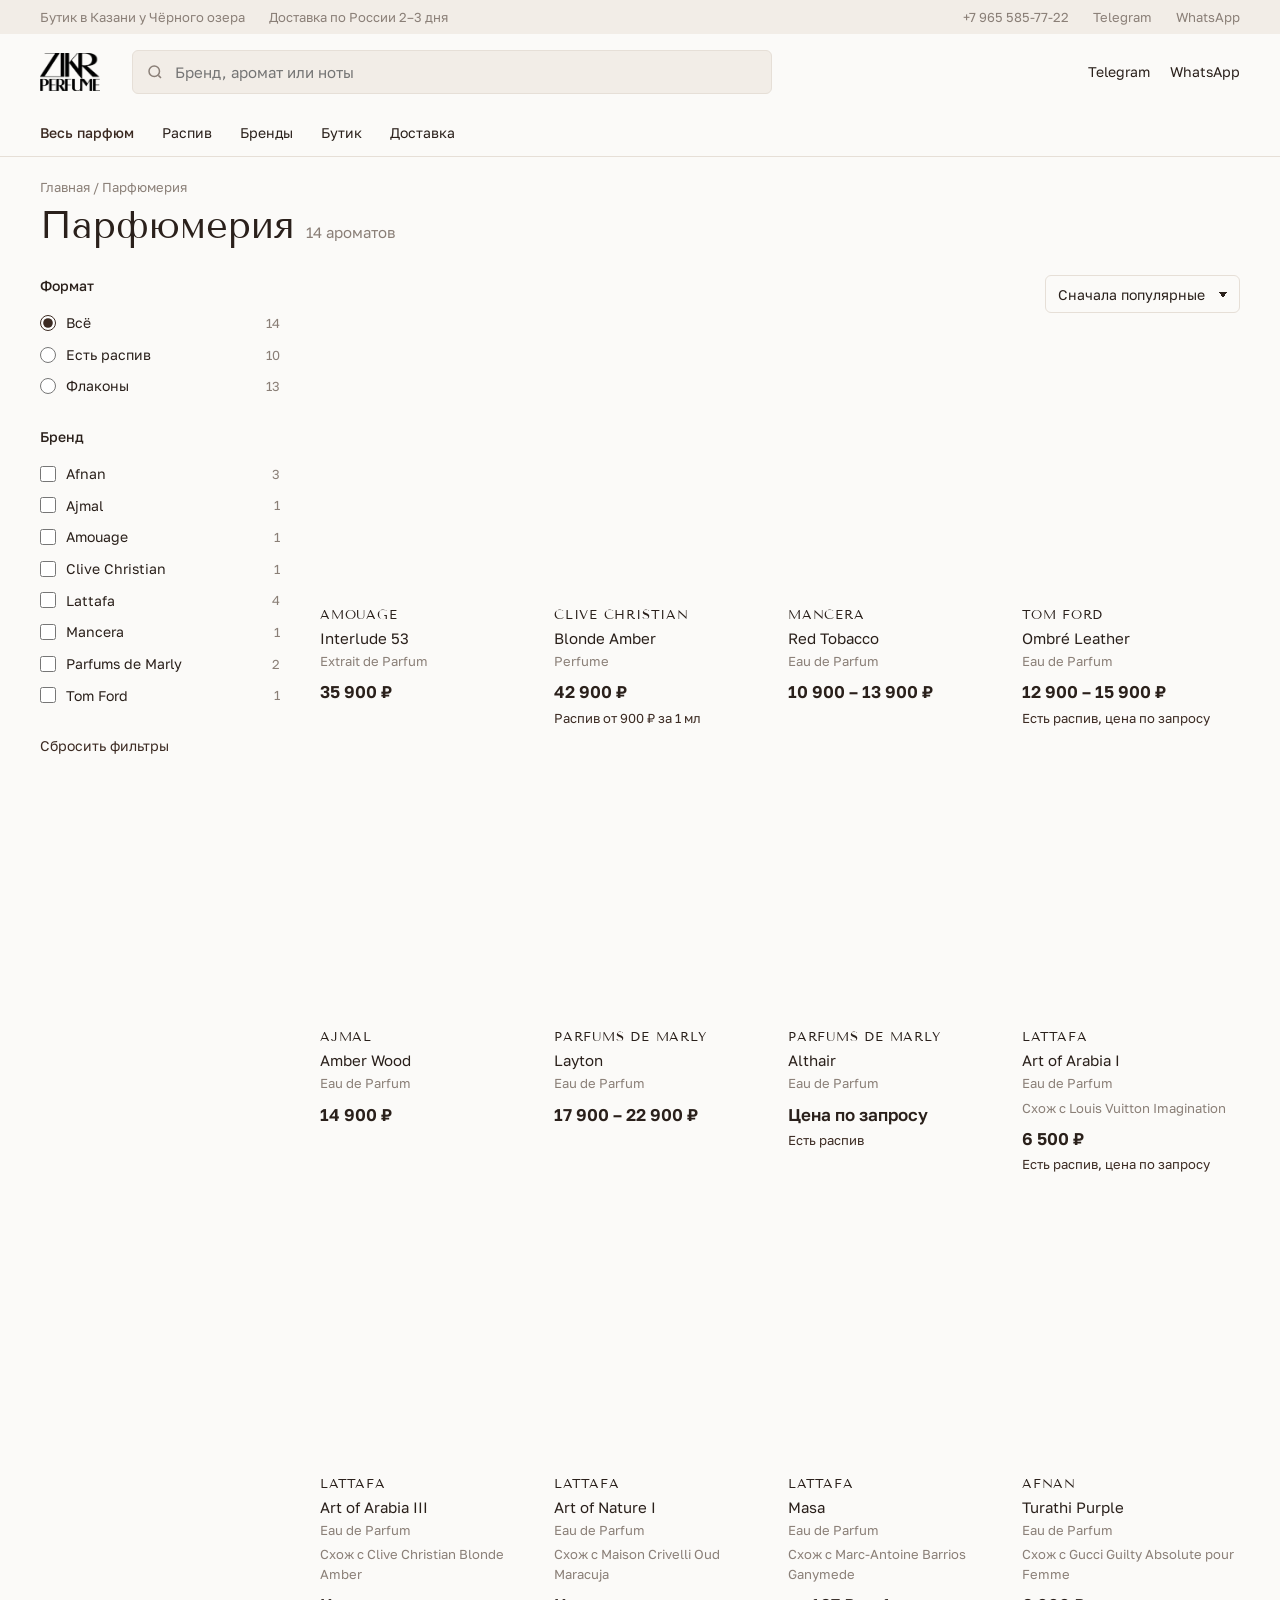
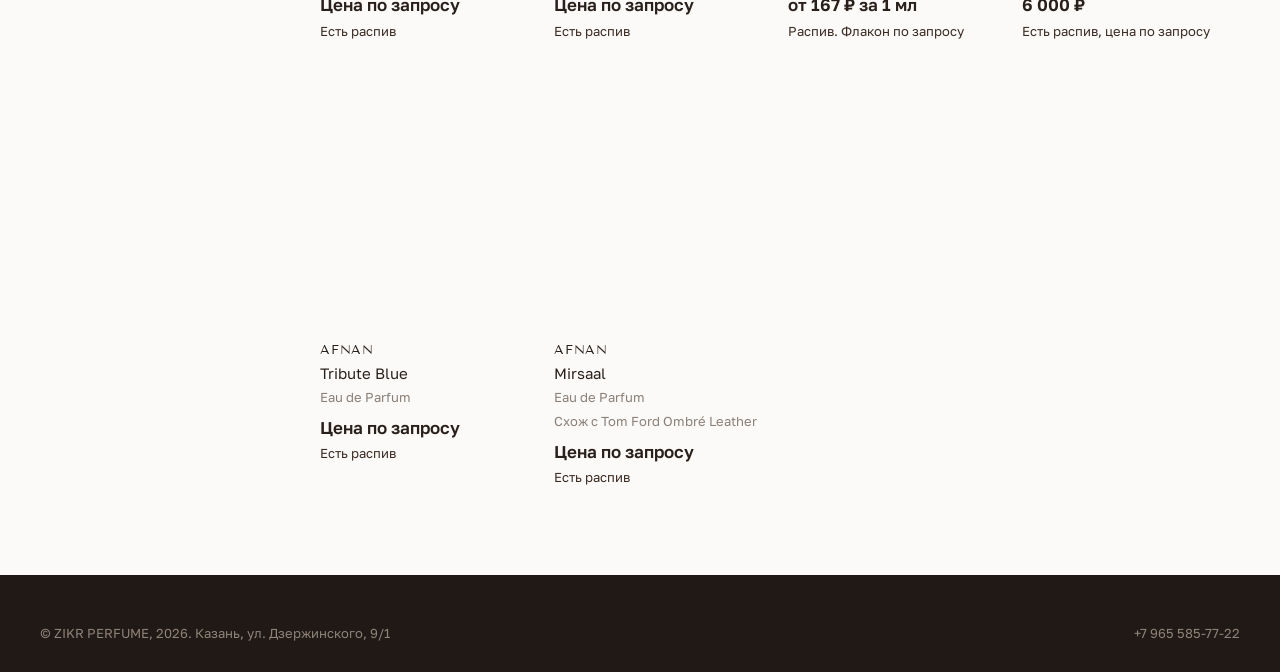
==== commit 18ea56b0: "Акцент тёмный шоколад вместо винного, убран фильтр «Характер» Co-Authored-By: Claude Opus 5.5 <norep" ====
--- a/catalog.html
+++ b/catalog.html
@@ -49,7 +49,6 @@
   <div class="cat-layout">
     <aside class="filters" aria-label="Фильтры">
       <div class="filter"><h3>Формат</h3><div id="f-format"></div></div>
-      <div class="filter"><h3>Характер</h3><div id="f-family"></div></div>
       <div class="filter"><h3>Бренд</h3><div id="f-brand"></div></div>
       <button class="reset" id="reset" type="button">Сбросить фильтры</button>
     </aside>
--- a/styles.css
+++ b/styles.css
@@ -1,4 +1,4 @@
-/* ZIKR PERFUME — макет v2. Магазин в духе Золотого Яблока, но тёплый: бежевые подложки, винный акцент. */
+/* ZIKR PERFUME — макет v2. Магазин в духе Золотого Яблока, но тёплый: бежевые подложки, акцент — тёмный шоколад. */
 :root {
   --bg: #FBFAF8;
   --sand: #F2EDE7;
@@ -6,8 +6,8 @@
   --ink: #2A201B;
   --mute: #8A7F77;
   --line: #E6DFD7;
-  --wine: #5C1A24;
-  --wine-2: #74222F;
+  --wine: #3B2A22;
+  --wine-2: #543D31;
   --ivory: #F7F1E8;
   --espresso: #211915;
   --serif: "Tenor Sans", "Times New Roman", serif;
@@ -81,7 +81,7 @@
 .banner-side { background: var(--sand); grid-template-rows: 1fr auto; }
 .banner-text { padding: clamp(24px, 3vw, 44px); display: flex; flex-direction: column; justify-content: center; gap: 16px; }
 .banner-main h1 { font: 400 clamp(30px, 3.2vw, 46px)/1.1 var(--serif); }
-.banner-main p { color: #E6D6CC; max-width: 30em; }
+.banner-main p { color: #E3D7CC; max-width: 30em; }
 .banner-main .btn { align-self: flex-start; margin-top: 8px; }
 .banner-photo { position: relative; min-height: 260px; }
 .banner-photo img { position: absolute; inset: 0; width: 100%; height: 100%; object-fit: cover; }
@@ -161,7 +161,7 @@
 .info-card ul { list-style: none; margin-top: 12px; }
 .info-card li { display: flex; justify-content: space-between; gap: 12px; padding: 8px 0; border-top: 1px solid var(--line); font-size: 14px; }
 .info-card--wine { background: var(--wine); color: var(--ivory); border-color: var(--wine); display: flex; flex-direction: column; gap: 10px; }
-.info-card--wine p { color: #E6D6CC; font-size: 14px; }
+.info-card--wine p { color: #E3D7CC; font-size: 14px; }
 .info-card--wine .btn { align-self: flex-start; margin-top: auto; }
 
 /* ---------- подвал ---------- */
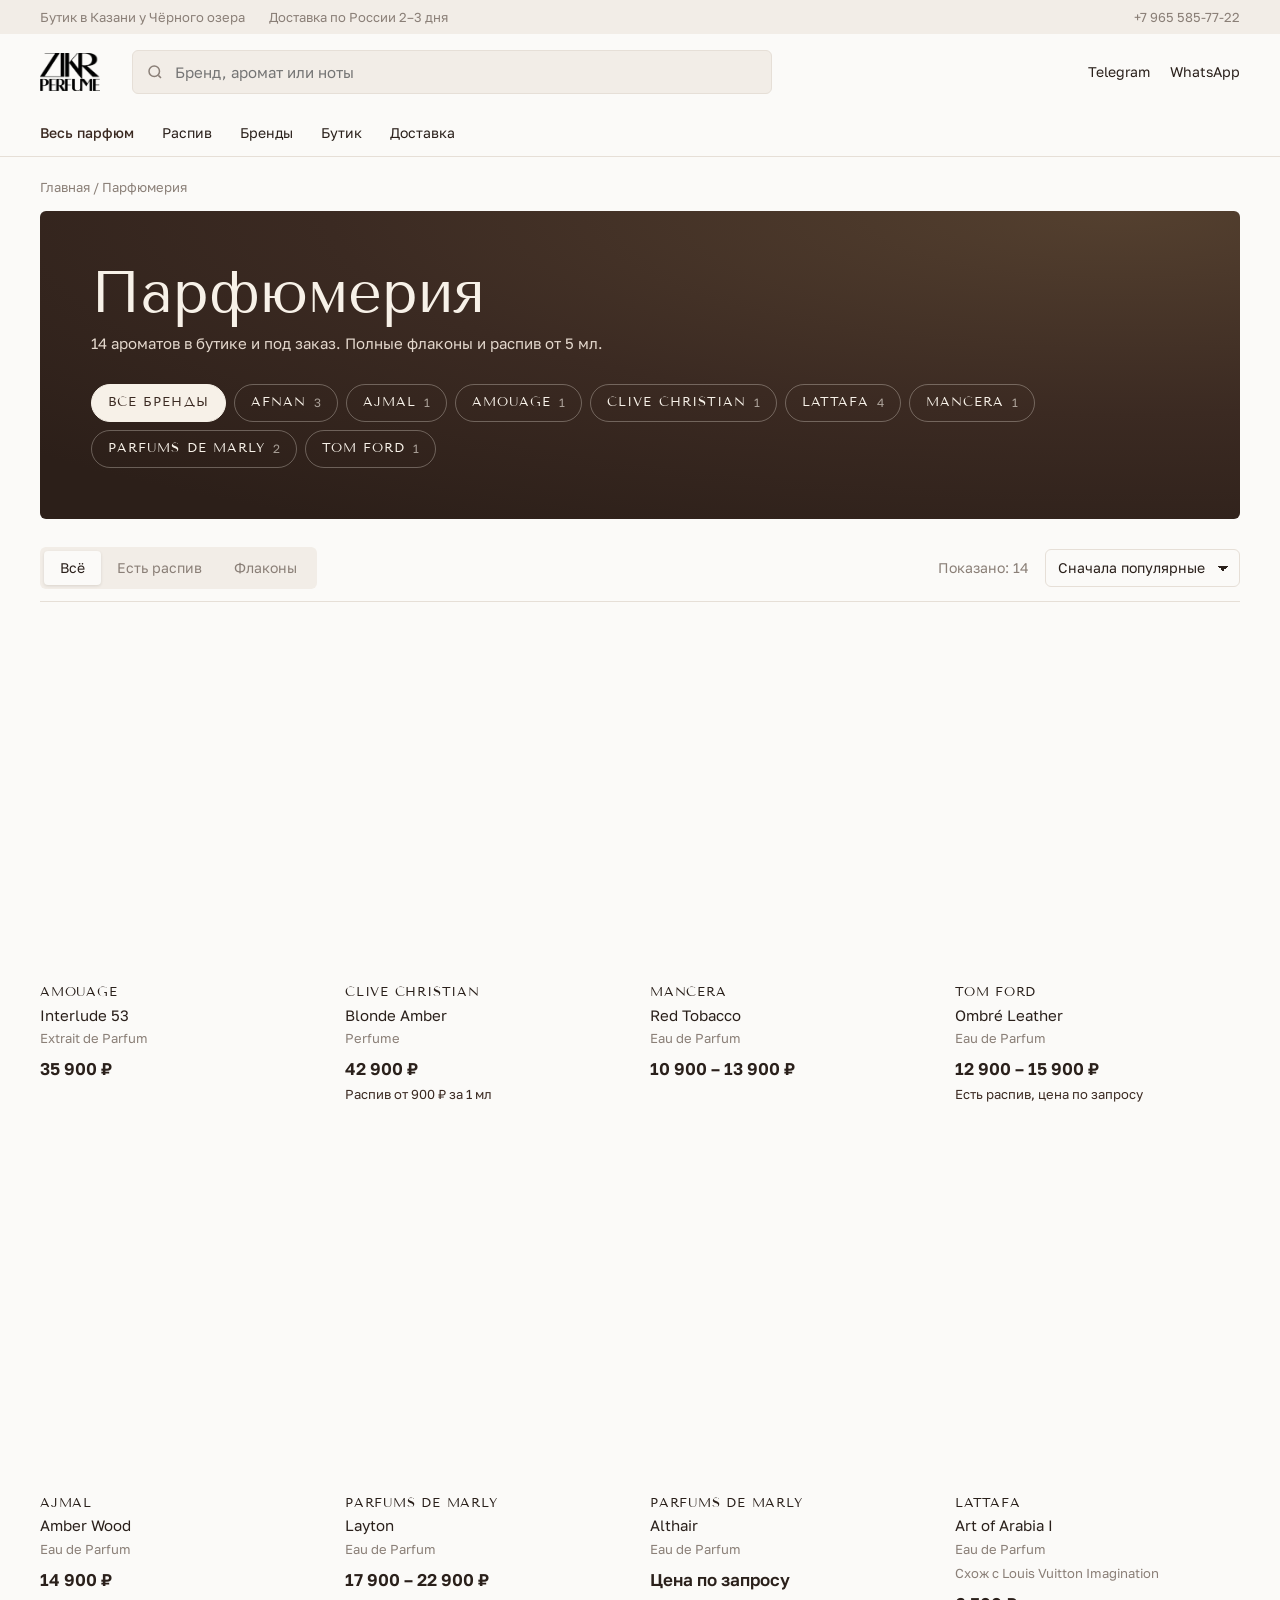
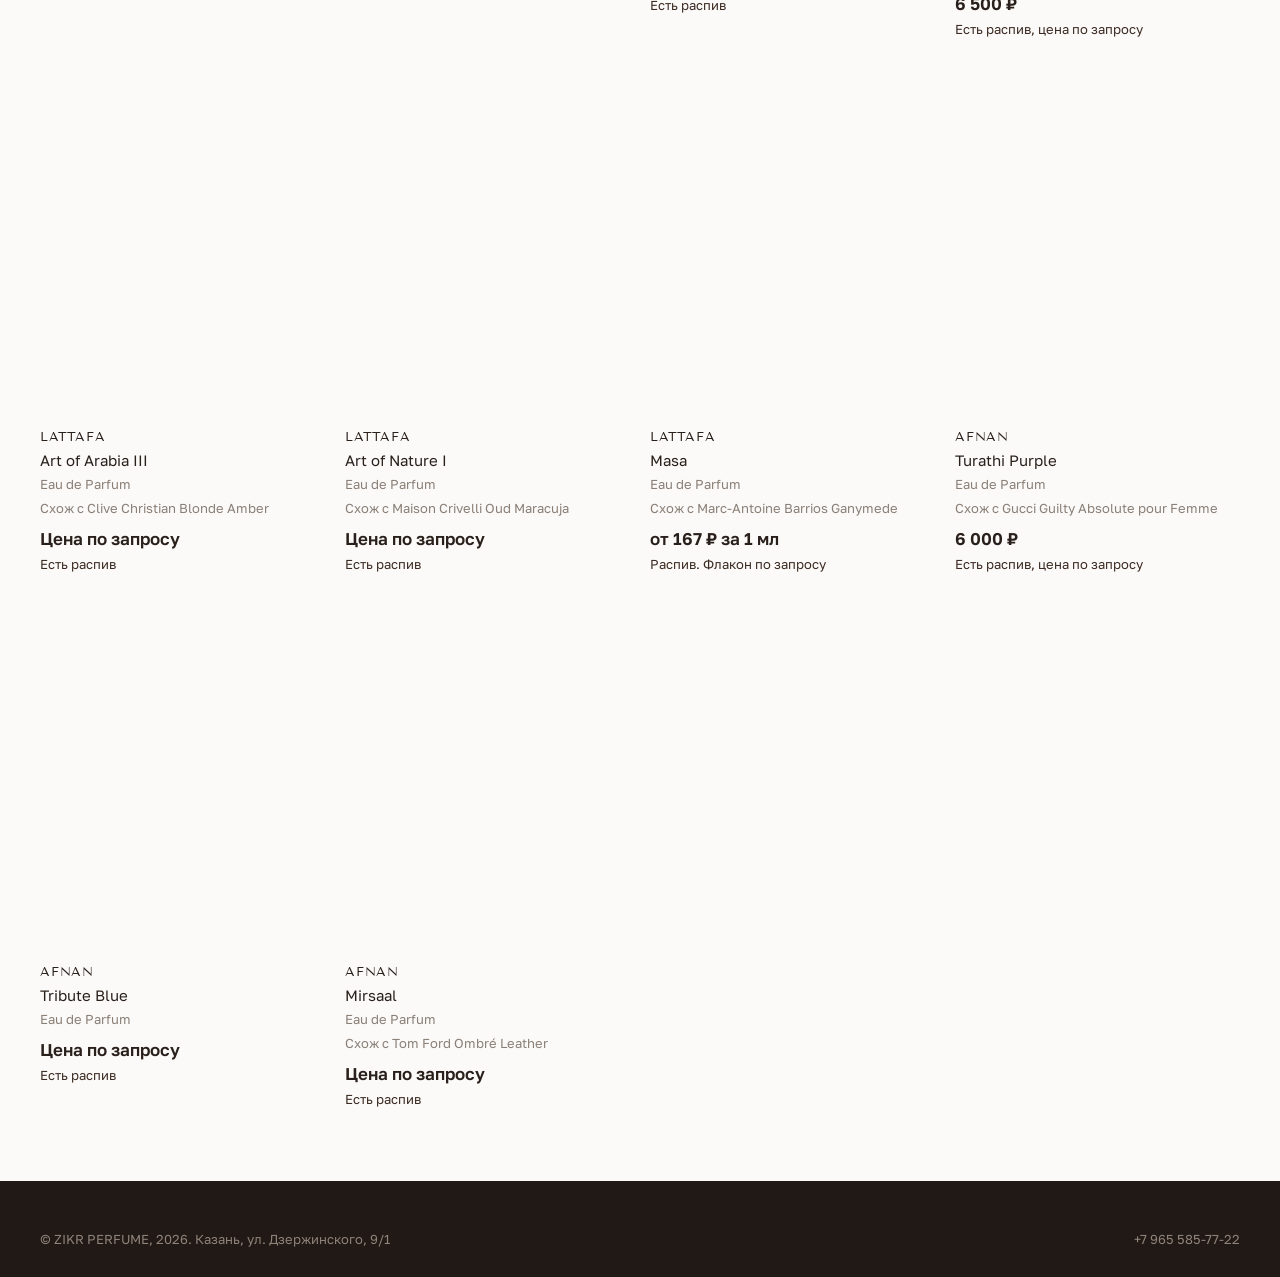
==== commit 82dee2c5: "Каталог: шапка с брендами, панель формата, силуэты флаконов вместо заглушек, быстрый просмотр объёмо" ====
--- a/catalog.html
+++ b/catalog.html
@@ -15,7 +15,7 @@
 <div class="topbar">
   <div class="wrap">
     <div><span>Бутик в Казани у Чёрного озера</span><span>Доставка по России 2–3 дня</span></div>
-    <div><a href="tel:+79655857722">+7 965 585-77-22</a><a href="https://t.me/yuzeevv" target="_blank" rel="noopener">Telegram</a><a href="https://wa.me/79655857722" target="_blank" rel="noopener">WhatsApp</a></div>
+    <div><a href="tel:+79655857722">+7 965 585-77-22</a></div>
   </div>
 </div>
 
@@ -44,32 +44,34 @@
 
 <main class="wrap">
   <div class="crumbs"><a href="index.html">Главная</a> / Парфюмерия</div>
-  <div class="cat-title"><h1>Парфюмерия</h1><span class="mute"><span id="shown"></span> ароматов</span></div>
 
-  <div class="cat-layout">
-    <aside class="filters" aria-label="Фильтры">
-      <div class="filter"><h3>Формат</h3><div id="f-format"></div></div>
-      <div class="filter"><h3>Бренд</h3><div id="f-brand"></div></div>
-      <button class="reset" id="reset" type="button">Сбросить фильтры</button>
-    </aside>
+  <section class="cat-hero">
+    <div class="cat-hero-text">
+      <h1>Парфюмерия</h1>
+      <p><span id="total"></span> ароматов в бутике и под заказ. Полные флаконы и распив от 5 мл.</p>
+    </div>
+    <div class="pills" id="brand-pills" role="group" aria-label="Бренды"></div>
+  </section>
 
-    <section>
-      <div class="cat-top">
-        <button class="btn btn-line filters-toggle" type="button">Фильтры</button>
-        <span></span>
-        <select class="select" id="f-sort" aria-label="Сортировка">
-          <option value="default">Сначала популярные</option>
-          <option value="asc">Сначала дешевле</option>
-          <option value="desc">Сначала дороже</option>
-        </select>
-      </div>
-      <div class="grid grid--4" id="catalog"></div>
-      <div class="empty" id="empty" hidden>
-        <h2>Такого пока нет в каталоге</h2>
-        <p>Напишите, какой аромат ищете. Многое привозим под заказ.</p>
-        <a class="btn btn-wine" id="empty-tg" target="_blank" rel="noopener">Написать в Telegram</a>
-      </div>
-    </section>
+  <div class="toolbar">
+    <div class="seg" role="group" aria-label="Формат">
+      <button type="button" data-format="all">Всё</button>
+      <button type="button" data-format="decant">Есть распив</button>
+      <button type="button" data-format="full">Флаконы</button>
+    </div>
+    <span class="toolbar-count">Показано: <span id="shown"></span></span>
+    <select class="select" id="f-sort" aria-label="Сортировка">
+      <option value="default">Сначала популярные</option>
+      <option value="asc">Сначала дешевле</option>
+      <option value="desc">Сначала дороже</option>
+    </select>
+  </div>
+
+  <div class="grid grid--4 cat-grid" id="catalog"></div>
+  <div class="empty" id="empty" hidden>
+    <h2>Такого пока нет в каталоге</h2>
+    <p>Напишите, какой аромат ищете. Многое привозим под заказ.</p>
+    <a class="btn btn-wine" id="empty-tg" target="_blank" rel="noopener">Написать в Telegram</a>
   </div>
 </main>
 
--- a/styles.css
+++ b/styles.css
@@ -75,19 +75,46 @@
 .block-head a { font-size: 14px; color: var(--mute); }
 .block-head a:hover { color: var(--wine); }
 
-.banners { display: grid; grid-template-columns: 1.65fr 1fr; gap: 16px; padding-top: 20px; }
-.banner { position: relative; border-radius: var(--radius); overflow: hidden; display: grid; min-height: 420px; text-decoration: none; }
-.banner-main { background: var(--wine); color: var(--ivory); grid-template-columns: 1fr 1fr; }
-.banner-side { background: var(--sand); grid-template-rows: 1fr auto; }
-.banner-text { padding: clamp(24px, 3vw, 44px); display: flex; flex-direction: column; justify-content: center; gap: 16px; }
-.banner-main h1 { font: 400 clamp(30px, 3.2vw, 46px)/1.1 var(--serif); }
-.banner-main p { color: #E3D7CC; max-width: 30em; }
-.banner-main .btn { align-self: flex-start; margin-top: 8px; }
-.banner-photo { position: relative; min-height: 260px; }
-.banner-photo img { position: absolute; inset: 0; width: 100%; height: 100%; object-fit: cover; }
-.banner-side .banner-text { padding: 24px 28px 28px; gap: 8px; }
-.banner-side h2 { font: 400 26px/1.15 var(--serif); }
-.banner-side p { color: var(--mute); }
+.hero {
+  display: grid; grid-template-columns: 1fr 1.05fr; gap: clamp(24px, 4vw, 64px); align-items: center;
+  margin-top: 20px; padding: clamp(32px, 5vw, 72px); border-radius: var(--radius); overflow: hidden;
+  background: radial-gradient(120% 90% at 85% 20%, #54402F 0%, var(--wine) 55%, #2C1F19 100%); color: var(--ivory);
+}
+.hero-place { font-size: 14px; color: #CDBDB0; }
+.hero h1 { font: 400 clamp(40px, 5.2vw, 76px)/1.02 var(--serif); margin-top: 14px; max-width: 11ch; }
+.hero-lead { margin-top: 20px; color: #E3D7CC; max-width: 30em; font-size: 16px; }
+.hero .btn-row { margin-top: 32px; }
+.btn-ghost { border-color: rgba(247, 241, 232, .4); color: var(--ivory); background: transparent; }
+.btn-ghost:hover { border-color: var(--ivory); background: rgba(247, 241, 232, .08); }
+
+/* витрина: три флакона со сдвигом, слегка следуют за курсором */
+.showcase { position: relative; height: clamp(380px, 38vw, 540px); }
+.show-item {
+  position: absolute; border: 0; padding: 0; cursor: pointer; border-radius: 4px; overflow: hidden; background: #3a2a22;
+  box-shadow: 0 30px 60px -24px rgba(0, 0, 0, .65);
+  transform: translate3d(var(--px, 0px), var(--py, 0px), 0); transition: transform .9s cubic-bezier(.2, .7, .2, 1);
+}
+.show-item img { width: 100%; height: 100%; object-fit: cover; transition: transform 1.2s cubic-bezier(.2, .7, .2, 1); }
+.show-item:hover img { transform: scale(1.05); }
+.s1 { left: 0; top: 16%; width: 33%; height: 66%; }
+.s2 { left: 31%; top: 0; width: 38%; height: 100%; z-index: 2; }
+.s3 { right: 0; top: 24%; width: 31%; height: 60%; }
+.show-tag {
+  position: absolute; left: 10px; right: 10px; bottom: 10px; padding: 9px 11px; border-radius: 4px;
+  background: rgba(251, 250, 248, .94); color: var(--ink); text-align: left; font-size: 13px; line-height: 1.35;
+  opacity: 0; transform: translateY(8px); transition: opacity .35s, transform .35s;
+}
+.show-tag b { display: block; font: 400 11px/1.3 var(--serif); letter-spacing: .08em; text-transform: uppercase; }
+.show-tag em { display: block; font-style: normal; font-weight: 600; margin-top: 2px; }
+.show-item:hover .show-tag, .show-item:focus-visible .show-tag { opacity: 1; transform: none; }
+@media (hover: none) { .show-tag { opacity: 1; transform: none; } }
+
+/* лента брендов */
+.brand-ticker { overflow: hidden; border-bottom: 1px solid var(--line); margin-top: 20px; }
+.brand-track { display: flex; width: max-content; animation: ticker 60s linear infinite; }
+.brand-track span { font: 400 clamp(18px, 1.8vw, 24px)/1 var(--serif); letter-spacing: .12em; text-transform: uppercase; padding: 20px 28px; white-space: nowrap; color: var(--ink); }
+.brand-track span::after { content: ""; display: inline-block; width: 5px; height: 5px; border-radius: 50%; background: var(--sand-2); margin-left: 56px; vertical-align: middle; }
+@keyframes ticker { to { transform: translateX(-50%); } }
 
 .perks { display: grid; grid-template-columns: repeat(4, 1fr); gap: 16px; border-top: 1px solid var(--line); border-bottom: 1px solid var(--line); padding: 22px 0; }
 .perks b { display: block; font-weight: 500; }
@@ -109,9 +136,25 @@
 .card-price { font-size: 17px; font-weight: 600; margin-top: 8px; white-space: nowrap; }
 .card-decant { font-size: 13px; color: var(--wine); margin-top: 2px; }
 
-.ph { position: absolute; inset: 0; display: grid; place-content: center; text-align: center; gap: 6px; color: #B3A79C; }
-.ph b { font: 400 clamp(16px, 1.5vw, 20px)/1.2 var(--serif); letter-spacing: .06em; text-transform: uppercase; padding: 0 12px; }
-.ph span { font-size: 12px; }
+.ph {
+  position: absolute; inset: 0; display: flex; flex-direction: column; align-items: center; justify-content: center; gap: 4px;
+  background: radial-gradient(80% 60% at 50% 40%, #fff8 0%, transparent 70%), var(--tint, var(--sand)); color: #7E7168; text-align: center; padding: 16px;
+}
+.ph-bottle { width: 38%; max-width: 120px; fill: #CDBFB1; margin-bottom: 10px; }
+.ph b { font: 400 13px/1.3 var(--serif); letter-spacing: .1em; text-transform: uppercase; color: var(--ink); }
+.ph span { font: 400 clamp(15px, 1.3vw, 18px)/1.2 var(--serif); }
+
+/* быстрый просмотр объёмов при наведении */
+.card-quick {
+  position: absolute; left: 10px; right: 10px; bottom: 10px; display: flex; align-items: center; justify-content: space-between; gap: 8px;
+  padding: 8px 10px; border-radius: 4px; background: rgba(251, 250, 248, .95); font-size: 12px;
+  opacity: 0; transform: translateY(10px); transition: opacity .3s, transform .3s;
+}
+.card-vols { display: flex; flex-wrap: wrap; gap: 4px; }
+.card-vols i { font-style: normal; padding: 2px 6px; border: 1px solid var(--line); border-radius: 3px; }
+.card-more { font-weight: 500; white-space: nowrap; }
+.card:hover .card-quick, .card:focus-visible .card-quick { opacity: 1; transform: none; }
+@media (hover: none) { .card-quick { display: none; } }
 
 /* ---------- бренды ---------- */
 .brands { display: grid; grid-template-columns: repeat(4, 1fr); gap: 12px; }
@@ -124,8 +167,10 @@
 
 /* ---------- распив ---------- */
 .decant-panel { display: grid; grid-template-columns: 1fr 1.2fr; background: var(--sand); border-radius: var(--radius); overflow: hidden; }
-.decant-photo { position: relative; min-height: 380px; }
-.decant-photo img { position: absolute; inset: 0; width: 100%; height: 100%; object-fit: cover; }
+.vial-stage { display: grid; place-items: center; padding: 40px 24px; background: var(--sand-2); min-height: 420px; }
+.vial { width: 160px; height: auto; overflow: visible; }
+.vial-liquid { transform-box: fill-box; transform-origin: 50% 100%; transform: scaleY(var(--f, .48)); transition: transform 1s cubic-bezier(.2, .7, .2, 1); }
+.decant-full { margin-top: 10px; font-size: 14px; }
 .decant-body { padding: clamp(24px, 3.4vw, 48px); }
 .decant-body h2 { font: 400 clamp(26px, 2.6vw, 36px)/1.15 var(--serif); }
 .decant-body > p { margin-top: 10px; color: var(--mute); max-width: 34em; }
@@ -177,27 +222,43 @@
 /* ---------- каталог ---------- */
 .crumbs { font-size: 13px; color: var(--mute); padding-top: 20px; }
 .crumbs a { text-decoration: none; }
-.cat-title { display: flex; align-items: baseline; gap: 12px; margin-top: 8px; }
-.cat-title h1 { font: 400 clamp(28px, 3vw, 40px)/1.1 var(--serif); }
-.cat-layout { display: grid; grid-template-columns: 240px 1fr; gap: 40px; margin-top: 28px; padding-bottom: 40px; }
-.filters { display: grid; gap: 24px; align-content: start; position: sticky; top: 140px; }
-.filter h3 { font-size: 14px; font-weight: 500; margin-bottom: 10px; }
-.filter label { display: flex; align-items: center; gap: 10px; padding: 5px 0; font-size: 14px; cursor: pointer; }
-.filter input { accent-color: var(--wine); width: 16px; height: 16px; }
-.filter .count { margin-left: auto; color: var(--mute); font-size: 13px; }
-.cat-top { display: flex; justify-content: space-between; align-items: center; gap: 12px; margin-bottom: 20px; font-size: 14px; color: var(--mute); }
+.cat-hero {
+  margin-top: 14px; padding: clamp(28px, 4vw, 52px); border-radius: var(--radius); color: var(--ivory);
+  background: radial-gradient(120% 120% at 90% 0%, #54402F 0%, var(--wine) 55%, #2C1F19 100%);
+  display: grid; gap: 28px;
+}
+.cat-hero h1 { font: 400 clamp(38px, 4.6vw, 64px)/1.02 var(--serif); }
+.cat-hero p { margin-top: 10px; color: #E3D7CC; }
+.pills { display: flex; flex-wrap: wrap; gap: 8px; }
+.pill {
+  display: inline-flex; align-items: center; gap: 8px; height: 38px; padding: 0 16px; border-radius: 999px; cursor: pointer;
+  border: 1px solid rgba(247, 241, 232, .3); background: transparent; color: var(--ivory);
+  font: 400 13px/1 var(--serif); letter-spacing: .08em; text-transform: uppercase; transition: background .25s, border-color .25s, color .25s;
+}
+.pill span { font: 400 12px var(--sans); letter-spacing: 0; opacity: .6; }
+.pill:hover { border-color: var(--ivory); }
+.pill[aria-pressed="true"] { background: var(--ivory); color: var(--wine); border-color: var(--ivory); }
+
+.toolbar {
+  position: sticky; top: 122px; z-index: 10; display: flex; align-items: center; gap: 16px; flex-wrap: wrap;
+  margin-top: 16px; padding: 12px 0; background: var(--bg); border-bottom: 1px solid var(--line);
+}
+.toolbar-count { color: var(--mute); font-size: 14px; margin-left: auto; }
+.seg { display: inline-flex; padding: 4px; border-radius: var(--radius); background: var(--sand); }
+.seg button { height: 34px; padding: 0 16px; border: 0; border-radius: 4px; background: transparent; cursor: pointer; font-size: 14px; color: var(--mute); transition: background .25s, color .25s; }
+.seg button:hover { color: var(--ink); }
+.seg button[aria-pressed="true"] { background: var(--bg); color: var(--ink); box-shadow: 0 1px 3px rgba(42, 32, 27, .12); }
+.cat-grid { margin-top: 28px; padding-bottom: 24px; gap: 36px 20px; }
 .select {
   height: 38px; padding: 0 34px 0 12px; border-radius: var(--radius); border: 1px solid var(--line); background: var(--bg);
   font-size: 14px; cursor: pointer; appearance: none; color: var(--ink);
   background-image: linear-gradient(45deg, transparent 50%, currentColor 50%), linear-gradient(135deg, currentColor 50%, transparent 50%);
   background-position: right 16px top 16px, right 11px top 16px; background-size: 5px 5px; background-repeat: no-repeat;
 }
-.reset { background: none; border: 0; color: var(--wine); font-size: 14px; cursor: pointer; text-align: left; padding: 0; }
 .empty { padding: 48px 0; max-width: 30em; }
 .empty h2 { font: 400 26px/1.2 var(--serif); }
 .empty p { margin-top: 8px; color: var(--mute); }
 .empty .btn { margin-top: 20px; }
-.filters-toggle { display: none; }
 
 /* ---------- карточка аромата ---------- */
 .modal {
@@ -238,27 +299,26 @@
 @media (max-width: 1180px) {
   .grid { grid-template-columns: repeat(4, 1fr); }
   .grid--4 { grid-template-columns: repeat(3, 1fr); }
-  .header-links { display: none; }
 }
 @media (max-width: 900px) {
   .topbar .wrap > div:last-child, .topbar .wrap > div:first-child span + span { display: none; }
+  .header-links { display: none; }
   .header-main { gap: 16px; height: 64px; }
   .logo img { height: 32px; }
   .nav { overflow-x: auto; gap: 22px; white-space: nowrap; scrollbar-width: none; }
-  .banners, .decant-panel, .place, .info-row { grid-template-columns: 1fr; }
-  .banner { min-height: 0; }
-  .banner-main { grid-template-columns: 1fr; }
-  .banner-photo { height: min(80vw, 420px); }
-  .banner-side .banner-photo { height: min(60vw, 300px); }
-  .decant-photo { min-height: 0; height: min(70vw, 360px); }
+  .hero, .decant-panel, .place, .info-row { grid-template-columns: 1fr; }
+  .toolbar { position: static; gap: 10px; }
+  .toolbar-count { display: none; }
+  .seg { flex: 1; } .seg button { flex: 1; padding: 0 8px; }
+  .pills { flex-wrap: nowrap; overflow-x: auto; margin: 0 -4px; padding: 0 4px; scrollbar-width: none; }
+  .pill { flex: none; }
+  .showcase { height: min(112vw, 460px); }
+  .vial-stage { min-height: 0; padding: 28px; }
+  .vial { width: 120px; }
   .perks { grid-template-columns: 1fr 1fr; }
   .grid, .grid--4 { grid-template-columns: repeat(2, 1fr); gap: 24px 12px; }
   .brands { grid-template-columns: repeat(2, 1fr); }
   .footer-grid { grid-template-columns: 1fr 1fr; }
-  .cat-layout { grid-template-columns: 1fr; gap: 16px; }
-  .filters { position: static; display: none; padding: 16px; background: var(--sand); border-radius: var(--radius); }
-  .filters.is-open { display: grid; }
-  .filters-toggle { display: inline-flex; }
   .modal { width: 100%; max-width: 100%; height: 100%; max-height: 100%; margin: 0; inset: 0; border-radius: 0; }
   .modal-inner { grid-template-columns: 1fr; height: 100%; overflow-y: auto; }
   .modal-img { width: 100%; min-height: 0; height: min(100vw, 480px); }
@@ -276,6 +336,35 @@
 }
 @media (prefers-reduced-motion: reduce) {
   .card-img img { transition: none; }
+}
+
+/* ---------- плавность ---------- */
+html { scroll-behavior: smooth; scroll-padding-top: 130px; }
+.js-anim .reveal { opacity: 0; transform: translateY(18px); }
+.js-anim .reveal.is-in {
+  opacity: 1; transform: none;
+  transition: opacity .8s cubic-bezier(.2, .7, .2, 1) var(--d, 0s), transform .8s cubic-bezier(.2, .7, .2, 1) var(--d, 0s);
+}
+.js-anim .fade-img { opacity: 0; transition: opacity .7s ease, transform .6s cubic-bezier(.2, .7, .2, 1); }
+.js-anim .fade-img.is-loaded { opacity: 1; }
+.card-img img { transition: opacity .7s ease, transform .9s cubic-bezier(.2, .7, .2, 1); }
+.card:hover .card-img img { transform: scale(1.04); }
+.card-name, .card-brand { transition: color .2s; }
+.card:hover .card-name { color: var(--wine-2); }
+.brand-tile, .chip, .btn { transition: background .25s, border-color .25s, color .25s, transform .15s; }
+.btn:active, .chip:active { transform: scale(.98); }
+.modal[open] { animation: modalIn .45s cubic-bezier(.2, .7, .2, 1); }
+.modal[open]::backdrop { animation: backdropIn .35s ease; }
+.m-price, .decant-price { animation: priceIn .35s ease; }
+@keyframes modalIn { from { opacity: 0; transform: translateY(24px) scale(.985); } }
+@keyframes backdropIn { from { opacity: 0; } }
+@keyframes priceIn { from { opacity: .2; transform: translateY(4px); } }
+@media (prefers-reduced-motion: reduce) {
+  html { scroll-behavior: auto; }
+  .js-anim .reveal, .js-anim .fade-img { opacity: 1; transform: none; transition: none; }
+  .modal[open], .modal[open]::backdrop, .m-price, .decant-price { animation: none; }
+  .card-img img, .show-item, .show-item img, .vial-liquid { transition: none; }
+  .brand-track { animation: none; }
 }
 
 /* ---------- интро ---------- */
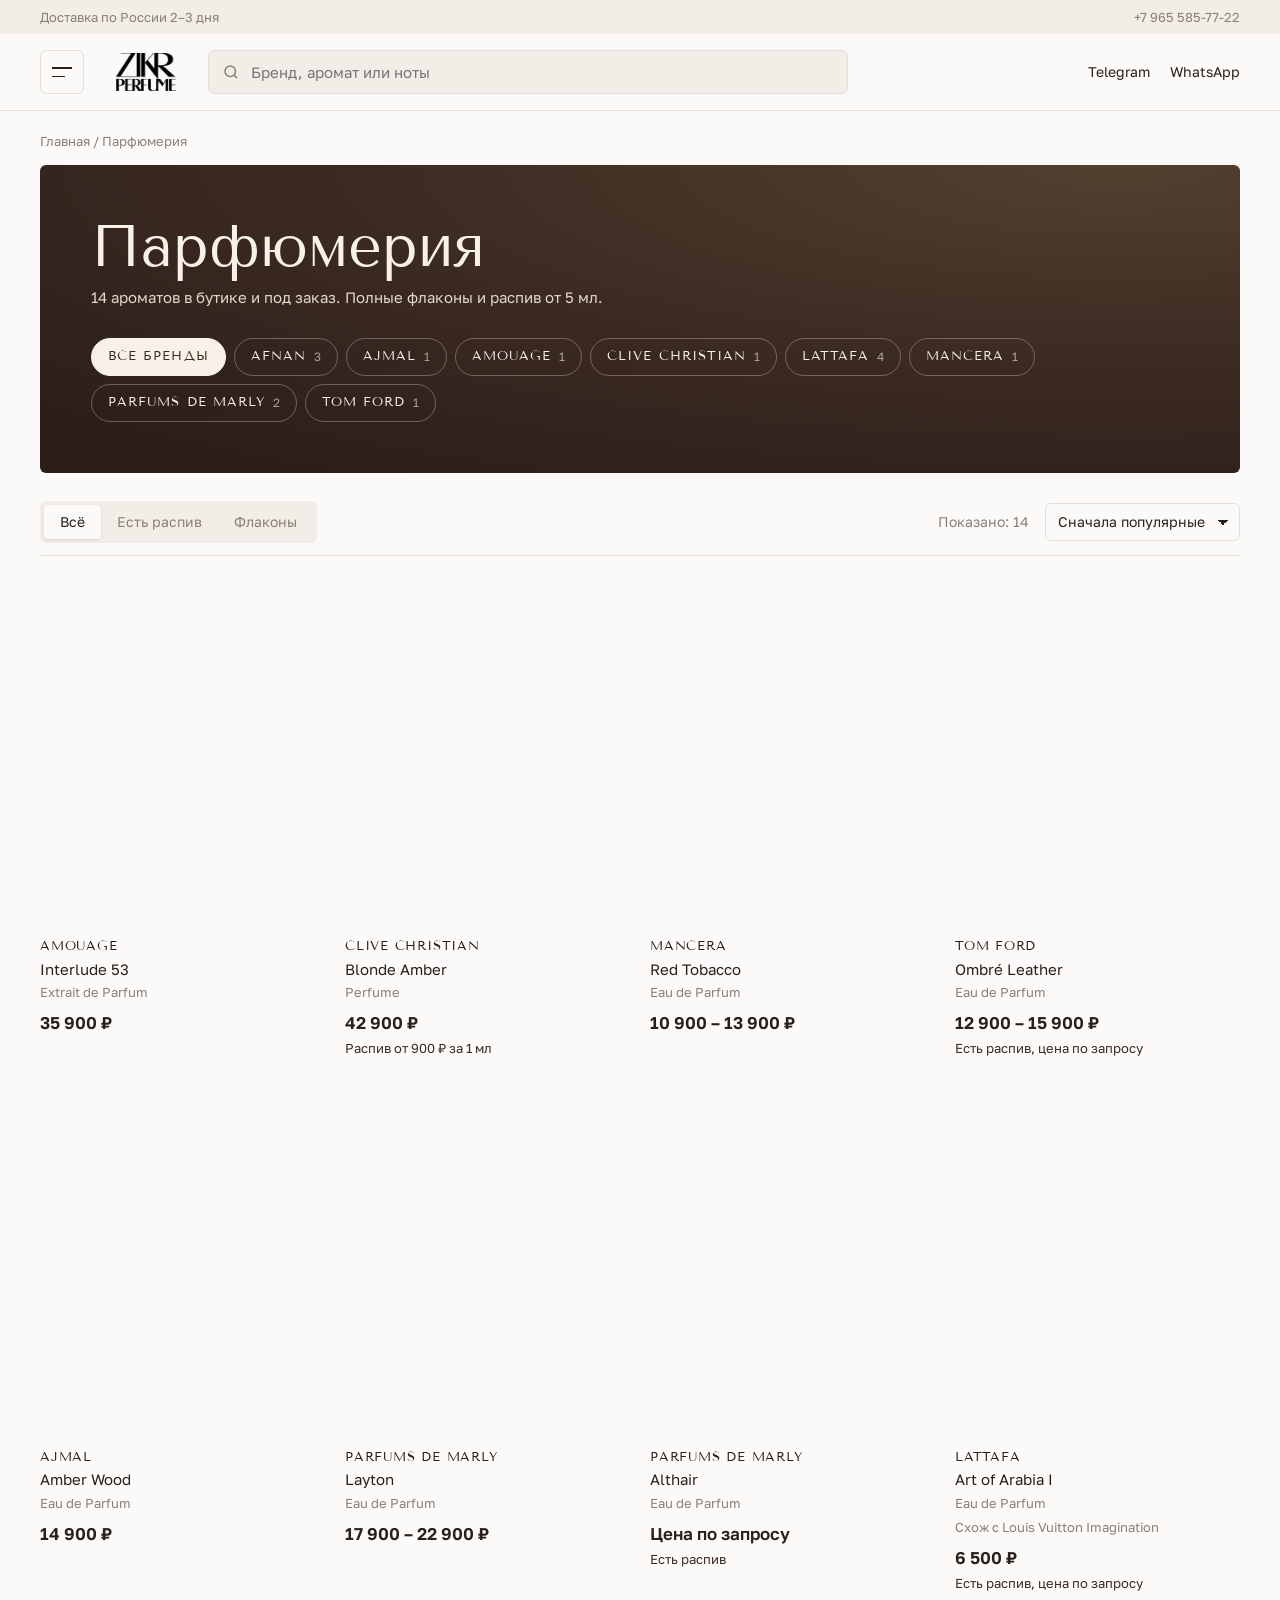
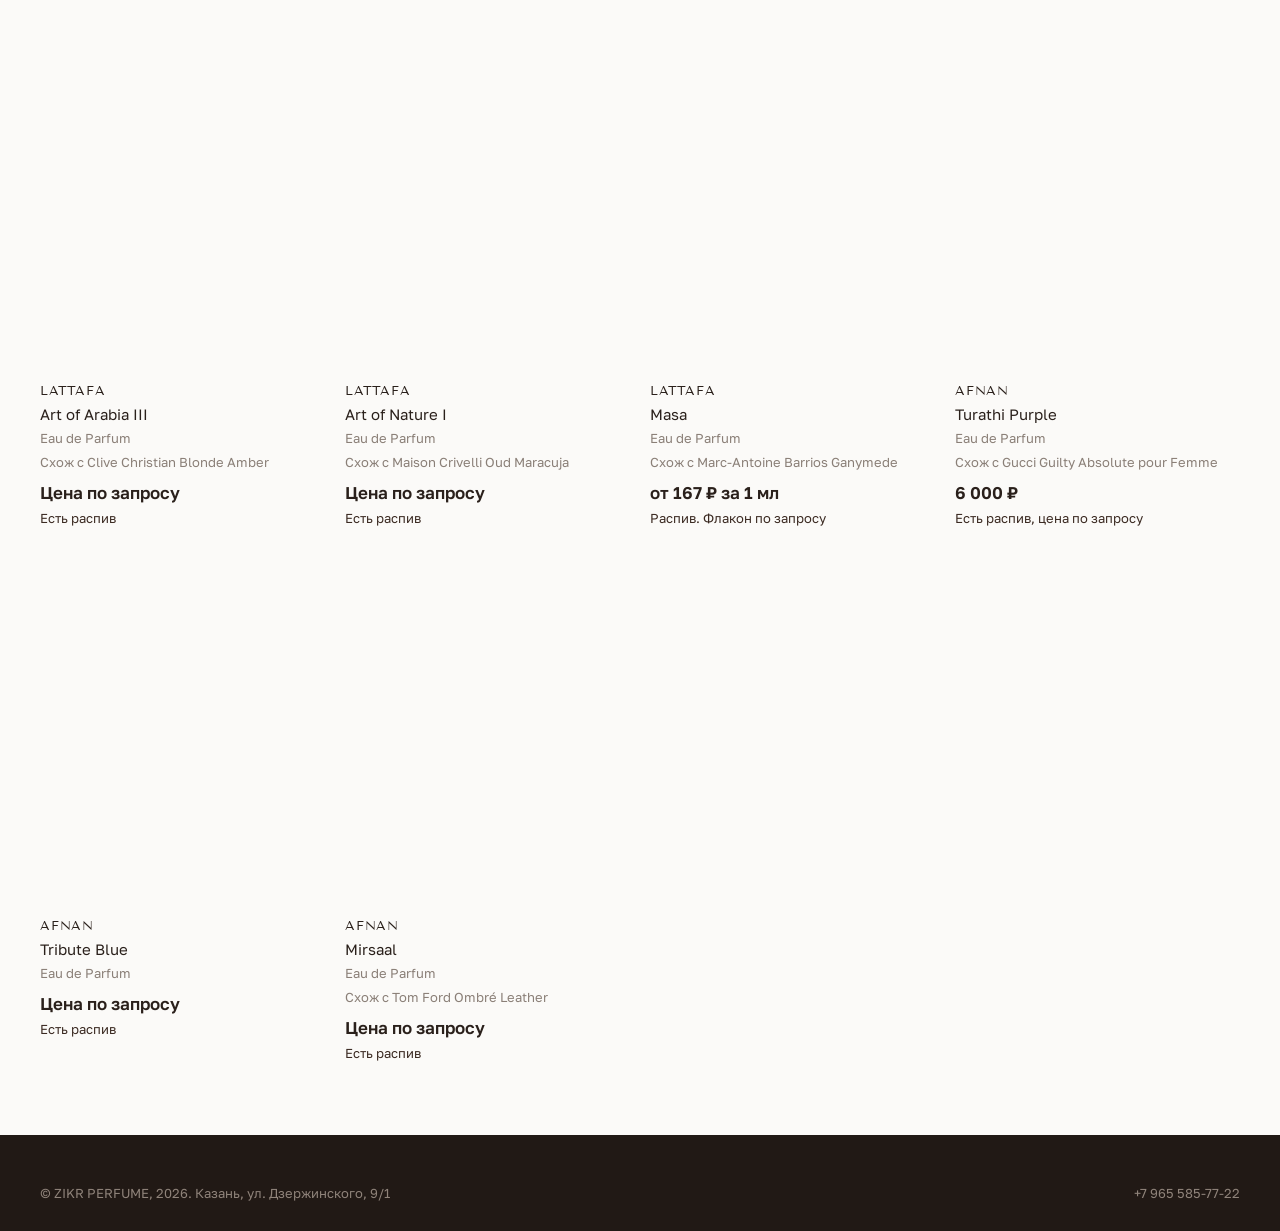
==== commit 04c9a701: "Бургер-меню с раскрытием кругом и анимацией пунктов; убрана строка про бутик сверху Co-Authored-By: " ====
--- a/catalog.html
+++ b/catalog.html
@@ -14,13 +14,14 @@
 
 <div class="topbar">
   <div class="wrap">
-    <div><span>Бутик в Казани у Чёрного озера</span><span>Доставка по России 2–3 дня</span></div>
+    <div><span>Доставка по России 2–3 дня</span></div>
     <div><a href="tel:+79655857722">+7 965 585-77-22</a></div>
   </div>
 </div>
 
 <header class="header">
   <div class="wrap header-main">
+    <button class="burger" type="button" aria-label="Открыть меню" aria-expanded="false" aria-controls="menu"><span></span><span></span></button>
     <a class="logo" href="index.html"><img src="img/logo-black.png" alt="ZIKR PERFUME"></a>
     <form class="search-form" role="search">
       <svg viewBox="0 0 24 24" fill="none" stroke="currentColor" stroke-width="2" aria-hidden="true"><circle cx="11" cy="11" r="7"/><path d="m20 20-3.5-3.5"/></svg>
@@ -29,15 +30,6 @@
     <nav class="header-links" aria-label="Связь">
       <a href="https://t.me/yuzeevv" target="_blank" rel="noopener">Telegram</a>
       <a href="https://wa.me/79655857722" target="_blank" rel="noopener">WhatsApp</a>
-    </nav>
-  </div>
-  <div class="wrap">
-    <nav class="nav" aria-label="Разделы">
-      <a href="catalog.html" aria-current="page">Весь парфюм</a>
-      <a href="catalog.html?f=decant">Распив</a>
-      <a href="index.html#brands-block">Бренды</a>
-      <a href="index.html#boutique">Бутик</a>
-      <a href="index.html#delivery">Доставка</a>
     </nav>
   </div>
 </header>
@@ -94,6 +86,39 @@
   <div class="modal-inner"></div>
 </dialog>
 
+<div class="menu" id="menu" aria-hidden="true">
+  <div class="wrap menu-top">
+    <a class="logo" href="index.html"><img src="img/logo-white.png" alt="ZIKR PERFUME"></a>
+    <button class="menu-close" type="button" aria-label="Закрыть меню">Закрыть</button>
+  </div>
+  <div class="wrap menu-body">
+    <nav class="menu-links" aria-label="Разделы">
+      <a href="catalog.html" aria-current="page"><span>Весь парфюм</span><small>14 ароматов</small></a>
+      <a href="catalog.html?f=decant"><span>Распив</span><small>от 5 мл</small></a>
+      <a href="index.html#brands-block"><span>Бренды</span><small>8 домов</small></a>
+      <a href="index.html#boutique"><span>Бутик</span><small>Дзержинского, 9/1</small></a>
+      <a href="index.html#delivery"><span>Доставка</span><small>2–3 дня по России</small></a>
+    </nav>
+    <div class="menu-side">
+      <div class="menu-col">
+        <h3>Бренды</h3>
+        <div class="menu-brands" id="menu-brands"></div>
+      </div>
+      <div class="menu-col">
+        <h3>Связь</h3>
+        <a href="tel:+79655857722">+7 965 585-77-22</a>
+        <a href="https://t.me/yuzeevv" target="_blank" rel="noopener">Telegram</a>
+        <a href="https://wa.me/79655857722" target="_blank" rel="noopener">WhatsApp</a>
+        <a href="https://www.instagram.com/zikr.perfume/" target="_blank" rel="noopener">Instagram</a>
+      </div>
+      <div class="menu-col">
+        <h3>Бутик</h3>
+        <p>Казань, ул. Дзержинского, 9/1<br>у парка «Чёрное озеро»</p>
+      </div>
+    </div>
+  </div>
+</div>
+
 <script src="data.js"></script>
 <script src="app.js"></script>
 </body>
--- a/styles.css
+++ b/styles.css
@@ -63,10 +63,6 @@
 .header-links { display: flex; gap: 20px; margin-left: auto; font-size: 14px; }
 .header-links a { text-decoration: none; }
 .header-links a:hover { color: var(--wine); }
-.nav { display: flex; gap: 28px; height: 46px; align-items: center; font-size: 14px; }
-.nav a { text-decoration: none; }
-.nav a:hover, .nav a[aria-current] { color: var(--wine); }
-.nav a[aria-current] { font-weight: 500; }
 
 /* ---------- блоки главной ---------- */
 .block { padding-top: 40px; padding-bottom: 40px; }
@@ -100,14 +96,13 @@
 .s2 { left: 31%; top: 0; width: 38%; height: 100%; z-index: 2; }
 .s3 { right: 0; top: 24%; width: 31%; height: 60%; }
 .show-tag {
-  position: absolute; left: 10px; right: 10px; bottom: 10px; padding: 9px 11px; border-radius: 4px;
-  background: rgba(251, 250, 248, .94); color: var(--ink); text-align: left; font-size: 13px; line-height: 1.35;
+  position: absolute; left: 8px; bottom: 8px; padding: 5px 9px; border-radius: 3px; max-width: calc(100% - 16px);
+  background: rgba(251, 250, 248, .9); color: var(--ink); text-align: left; font-size: 11px; line-height: 1.3;
   opacity: 0; transform: translateY(8px); transition: opacity .35s, transform .35s;
 }
-.show-tag b { display: block; font: 400 11px/1.3 var(--serif); letter-spacing: .08em; text-transform: uppercase; }
-.show-tag em { display: block; font-style: normal; font-weight: 600; margin-top: 2px; }
+.show-tag b { display: block; font: 400 10px/1.3 var(--serif); letter-spacing: .08em; text-transform: uppercase; }
 .show-item:hover .show-tag, .show-item:focus-visible .show-tag { opacity: 1; transform: none; }
-@media (hover: none) { .show-tag { opacity: 1; transform: none; } }
+@media (hover: none) { .show-tag { display: none; } }
 
 /* лента брендов */
 .brand-ticker { overflow: hidden; border-bottom: 1px solid var(--line); margin-top: 20px; }
@@ -240,7 +235,7 @@
 .pill[aria-pressed="true"] { background: var(--ivory); color: var(--wine); border-color: var(--ivory); }
 
 .toolbar {
-  position: sticky; top: 122px; z-index: 10; display: flex; align-items: center; gap: 16px; flex-wrap: wrap;
+  position: sticky; top: 76px; z-index: 10; display: flex; align-items: center; gap: 16px; flex-wrap: wrap;
   margin-top: 16px; padding: 12px 0; background: var(--bg); border-bottom: 1px solid var(--line);
 }
 .toolbar-count { color: var(--mute); font-size: 14px; margin-left: auto; }
@@ -305,7 +300,6 @@
   .header-links { display: none; }
   .header-main { gap: 16px; height: 64px; }
   .logo img { height: 32px; }
-  .nav { overflow-x: auto; gap: 22px; white-space: nowrap; scrollbar-width: none; }
   .hero, .decant-panel, .place, .info-row { grid-template-columns: 1fr; }
   .toolbar { position: static; gap: 10px; }
   .toolbar-count { display: none; }
@@ -339,7 +333,7 @@
 }
 
 /* ---------- плавность ---------- */
-html { scroll-behavior: smooth; scroll-padding-top: 130px; }
+html { scroll-behavior: smooth; scroll-padding-top: 96px; }
 .js-anim .reveal { opacity: 0; transform: translateY(18px); }
 .js-anim .reveal.is-in {
   opacity: 1; transform: none;
@@ -365,6 +359,57 @@
   .modal[open], .modal[open]::backdrop, .m-price, .decant-price { animation: none; }
   .card-img img, .show-item, .show-item img, .vial-liquid { transition: none; }
   .brand-track { animation: none; }
+}
+
+/* ---------- бургер и меню ---------- */
+.burger {
+  width: 44px; height: 44px; flex: none; display: grid; place-content: center; gap: 7px;
+  border: 1px solid var(--line); border-radius: var(--radius); background: var(--bg); cursor: pointer; transition: border-color .25s;
+}
+.burger span { display: block; width: 20px; height: 1.5px; background: var(--ink); transition: width .3s cubic-bezier(.2, .7, .2, 1); }
+.burger span + span { width: 13px; }
+.burger:hover { border-color: var(--ink); }
+.burger:hover span + span { width: 20px; }
+
+.menu {
+  position: fixed; inset: 0; z-index: 60; overflow-y: auto; color: var(--ivory);
+  background: radial-gradient(120% 100% at 90% 0%, #54402F 0%, var(--wine) 50%, #241A15 100%);
+  clip-path: circle(0px at var(--mx, 40px) var(--my, 40px)); visibility: hidden;
+  transition: clip-path .75s cubic-bezier(.7, 0, .2, 1), visibility 0s linear .75s;
+}
+.menu.is-open { clip-path: circle(150vmax at var(--mx, 40px) var(--my, 40px)); visibility: visible; transition: clip-path .8s cubic-bezier(.7, 0, .2, 1), visibility 0s; }
+.menu-top { display: flex; justify-content: space-between; align-items: center; height: 76px; }
+.menu-top .logo img { height: 38px; }
+.menu-close {
+  height: 40px; padding: 0 18px; border-radius: 999px; border: 1px solid rgba(247, 241, 232, .3); background: transparent;
+  color: var(--ivory); cursor: pointer; font-size: 14px; transition: border-color .25s, background .25s;
+}
+.menu-close:hover { border-color: var(--ivory); background: rgba(247, 241, 232, .08); }
+.menu-body { display: grid; grid-template-columns: 1.3fr 1fr; gap: clamp(32px, 6vw, 96px); padding-top: clamp(24px, 6vh, 72px); padding-bottom: 48px; }
+.menu-links { display: grid; }
+.menu-links a {
+  display: flex; align-items: baseline; justify-content: space-between; gap: 24px; padding: clamp(10px, 1.6vh, 18px) 0;
+  border-bottom: 1px solid rgba(247, 241, 232, .14); text-decoration: none;
+  opacity: 0; transform: translateY(28px); transition: opacity .5s, transform .6s cubic-bezier(.2, .7, .2, 1);
+}
+.menu-links span { font: 400 clamp(34px, 4.6vw, 64px)/1.05 var(--serif); transition: transform .4s cubic-bezier(.2, .7, .2, 1), color .3s; }
+.menu-links small { font-size: 14px; color: #CDBDB0; white-space: nowrap; }
+.menu-links a:hover span, .menu-links a[aria-current] span { transform: translateX(10px); color: #fff; }
+.menu-side { display: grid; gap: 36px; align-content: start; padding-top: 12px; opacity: 0; transform: translateY(20px); transition: opacity .5s, transform .6s cubic-bezier(.2, .7, .2, 1); }
+.menu-col h3 { font-size: 13px; font-weight: 400; color: #A8988C; margin-bottom: 12px; }
+.menu-col a, .menu-col p { display: block; text-decoration: none; padding: 3px 0; color: #EDE3D9; }
+.menu-col a:hover { color: #fff; }
+.menu-brands { display: grid; grid-template-columns: 1fr 1fr; gap: 2px 20px; }
+.menu-brands a { font: 400 13px/1.6 var(--serif); letter-spacing: .08em; text-transform: uppercase; }
+.menu.is-open .menu-links a, .menu.is-open .menu-side { opacity: 1; transform: none; transition-delay: calc(.25s + var(--i, 0) * .06s); }
+@media (max-width: 900px) {
+  .menu-body { grid-template-columns: 1fr; }
+  .menu-top { height: 64px; }
+  .burger { width: 40px; height: 40px; }
+}
+@media (prefers-reduced-motion: reduce) {
+  .menu, .menu.is-open { transition: none; }
+  .menu-links a, .menu-side { transition: none; opacity: 1; transform: none; }
 }
 
 /* ---------- интро ---------- */
